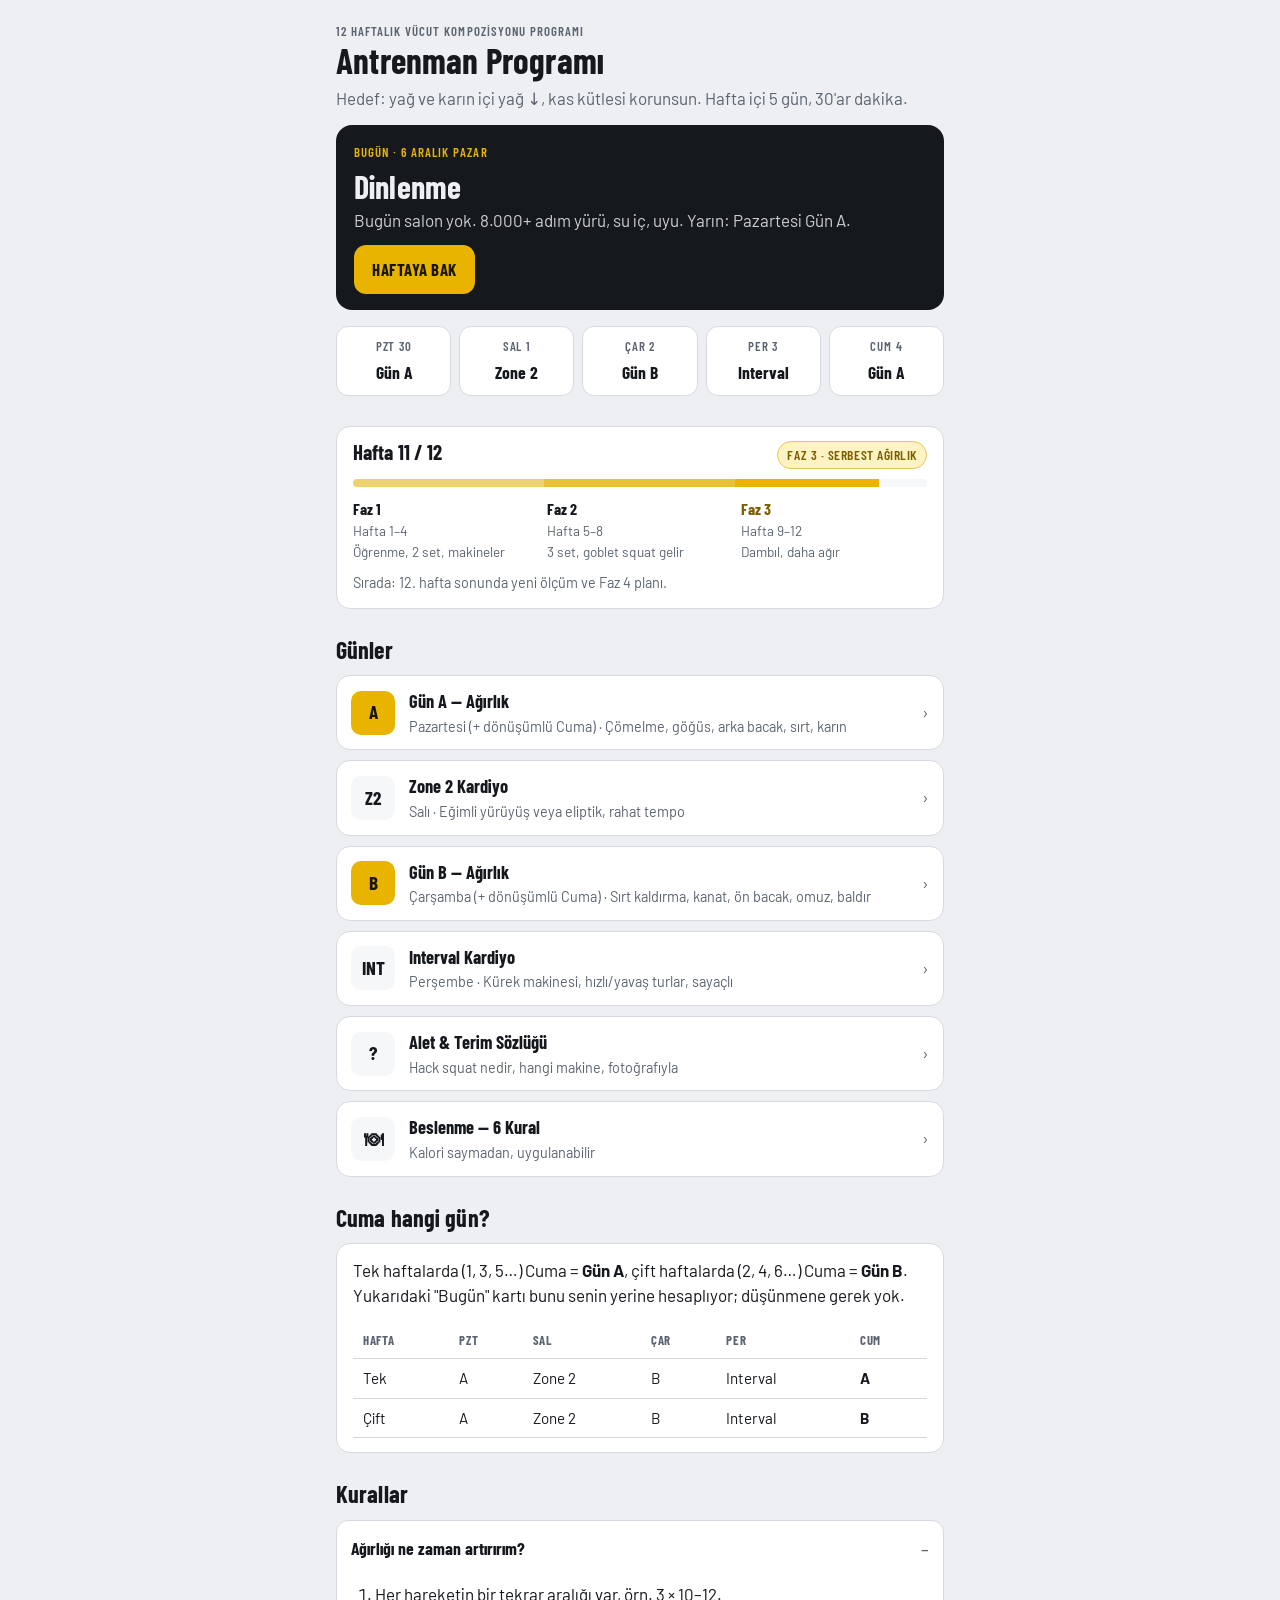
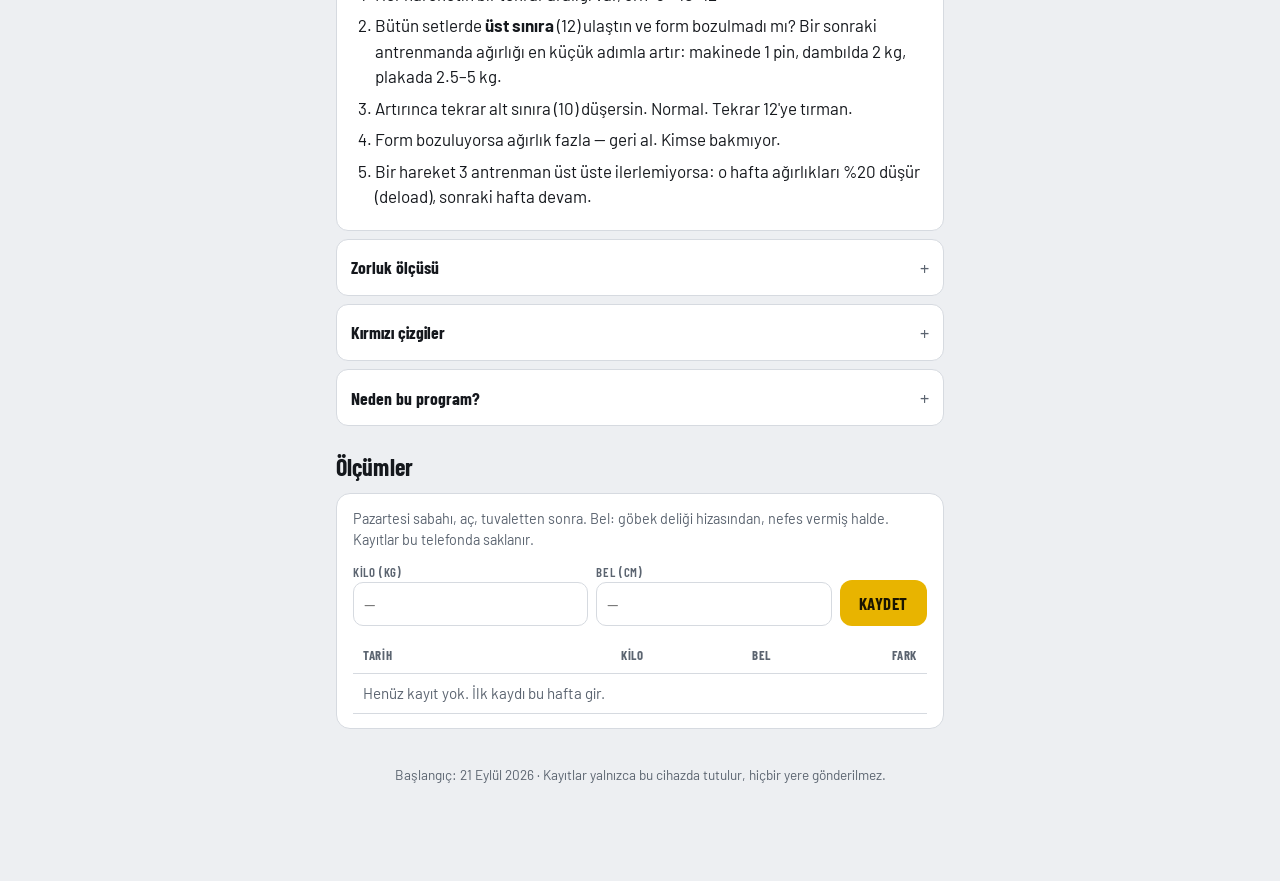
==== docs/index.html @ 30ec6995 "Add 12-week training program site (GitHub Pages, docs/) Hub page with today's session, per-day pages" ====
<!doctype html>
<html lang="tr">
<head>
<meta charset="utf-8">
<meta name="viewport" content="width=device-width, initial-scale=1, viewport-fit=cover">
<meta name="apple-mobile-web-app-capable" content="yes">
<meta name="theme-color" content="#EDEFF2">
<title>Antrenman Programı</title>
</head>
<body>
<link rel="preconnect" href="https://fonts.googleapis.com"><link rel="preconnect" href="https://fonts.gstatic.com" crossorigin>
<link rel="stylesheet" href="https://fonts.googleapis.com/css2?family=Barlow+Condensed:wght@600;700&family=Barlow:wght@400;500;600&display=swap">
<link rel="stylesheet" href="styles.css">
<script src="app.js"></script>
<div class="wrap">
  <section class="hero">
    <div class="eyebrow">12 haftalık vücut kompozisyonu programı</div>
    <h1>Antrenman Programı</h1>
    <p class="muted" style="margin-top:6px">Hedef: yağ ve karın içi yağ ↓, kas kütlesi korunsun. Hafta içi 5 gün, 30'ar dakika.</p>

    <div class="today" id="today">
      <div class="eyebrow" id="t-eyebrow">Bugün</div>
      <h2 id="t-title">—</h2>
      <p id="t-sub">—</p>
      <a class="btn" id="t-btn" href="#">Aç</a>
    </div>

    <div class="week" id="week"></div>
  </section>

  <div class="prog">
    <div style="display:flex;justify-content:space-between;align-items:baseline;gap:10px">
      <b class="disp" style="font-size:1.3rem" id="p-title">Hafta — / 12</b>
      <span class="pill accent" id="p-phase">—</span>
    </div>
    <div class="bar"><i class="p1" style="width:33.3%"></i><i class="p2" style="width:33.3%"></i><i class="p3" style="width:33.4%"></i></div>
    <div class="phases">
      <div id="ph1"><b>Faz 1</b>Hafta 1–4<br>Öğrenme, 2 set, makineler</div>
      <div id="ph2"><b>Faz 2</b>Hafta 5–8<br>3 set, goblet squat gelir</div>
      <div id="ph3"><b>Faz 3</b>Hafta 9–12<br>Dambıl, daha ağır</div>
    </div>
    <p class="small muted" style="margin:10px 0 0" id="p-next"></p>
  </div>

  <h2>Günler</h2>
  <div class="list">
    <a class="row" href="gun-a.html"><div class="k a">A</div><div class="t"><b>Gün A — Ağırlık</b><span>Pazartesi (+ dönüşümlü Cuma) · Çömelme, göğüs, arka bacak, sırt, karın</span></div><span class="arr">›</span></a>
    <a class="row" href="zone2.html"><div class="k">Z2</div><div class="t"><b>Zone 2 Kardiyo</b><span>Salı · Eğimli yürüyüş veya eliptik, rahat tempo</span></div><span class="arr">›</span></a>
    <a class="row" href="gun-b.html"><div class="k a">B</div><div class="t"><b>Gün B — Ağırlık</b><span>Çarşamba (+ dönüşümlü Cuma) · Sırt kaldırma, kanat, ön bacak, omuz, baldır</span></div><span class="arr">›</span></a>
    <a class="row" href="interval.html"><div class="k">INT</div><div class="t"><b>Interval Kardiyo</b><span>Perşembe · Kürek makinesi, hızlı/yavaş turlar, sayaçlı</span></div><span class="arr">›</span></a>
    <a class="row" href="sozluk.html"><div class="k">?</div><div class="t"><b>Alet & Terim Sözlüğü</b><span>Hack squat nedir, hangi makine, fotoğrafıyla</span></div><span class="arr">›</span></a>
    <a class="row" href="beslenme.html"><div class="k">🍽</div><div class="t"><b>Beslenme — 6 Kural</b><span>Kalori saymadan, uygulanabilir</span></div><span class="arr">›</span></a>
  </div>

  <h2>Cuma hangi gün?</h2>
  <div class="card">
    <p>Tek haftalarda (1, 3, 5…) Cuma = <b>Gün A</b>, çift haftalarda (2, 4, 6…) Cuma = <b>Gün B</b>. Yukarıdaki "Bugün" kartı bunu senin yerine hesaplıyor; düşünmene gerek yok.</p>
    <div class="tbl"><table><tr><th>Hafta</th><th>Pzt</th><th>Sal</th><th>Çar</th><th>Per</th><th>Cum</th></tr>
      <tr><td>Tek</td><td>A</td><td>Zone 2</td><td>B</td><td>Interval</td><td><b>A</b></td></tr>
      <tr><td>Çift</td><td>A</td><td>Zone 2</td><td>B</td><td>Interval</td><td><b>B</b></td></tr></table></div>
  </div>

  <h2>Kurallar</h2>
  <details open><summary>Ağırlığı ne zaman artırırım?</summary><div class="body">
    <ol class="steps">
      <li>Her hareketin bir tekrar aralığı var, örn. 3 × 10–12.</li>
      <li>Bütün setlerde <b>üst sınıra</b> (12) ulaştın ve form bozulmadı mı? Bir sonraki antrenmanda ağırlığı en küçük adımla artır: makinede 1 pin, dambılda 2 kg, plakada 2.5–5 kg.</li>
      <li>Artırınca tekrar alt sınıra (10) düşersin. Normal. Tekrar 12'ye tırman.</li>
      <li>Form bozuluyorsa ağırlık fazla — geri al. Kimse bakmıyor.</li>
      <li>Bir hareket 3 antrenman üst üste ilerlemiyorsa: o hafta ağırlıkları %20 düşür (deload), sonraki hafta devam.</li>
    </ol></div></details>
  <details><summary>Zorluk ölçüsü</summary><div class="body"><p>Her setin sonunda kendine sor: "Kaç tekrar daha yapabilirdim?" Cevap <b>2–3</b> olmalı. 0 ise ağırlık fazla, 5+ ise az. Başarısızlığa (kaldıramayana kadar) gitme; başlangıçta bu sakatlar, kas yapmaz.</p></div></details>
  <details><summary>Kırmızı çizgiler</summary><div class="body">
    <ol class="steps">
      <li><b>Bel:</b> keskin, bacağa yayılan ağrı → o gün sırt kaldırma / RDL yok. Kas yorgunluğu (yanma) normal.</li>
      <li><b>Diz önü ağrısı</b> çömelirken → hack squat'ta daha az derine in, ayakları platformda biraz yukarı al.</li>
      <li><b>Ayak tabanı / topuk ağrısı</b> (düz taban) → Salı kardiyosunu tamamen eliptik veya küreğe al; baldır setlerini yarıya indir.</li>
      <li><b>Baş dönmesi</b> → nefes tutuyorsun. Zorlanırken ver, geri gelirken al. Asla tutma.</li>
      <li><b>Süre yetmiyorsa</b> → C hareketini atla, süpersetler kalsın. 30 dakikayı 45 yapma; düzen, süreden önemli.</li>
      <li><b>Bir gün kaçırdıysan</b> → telafi yok, sıradaki güne devam. Haftada 4 yaptıysan hafta başarılı.</li>
    </ol></div></details>
  <details><summary>Neden bu program?</summary><div class="body">
    <p>Sorun kilo değil: yağ oranı ve karın içi (viseral) yağ yüksek, kas kütlesi yerinde. Sadece diyet + koşu yapsan kası da kaybedersin; 30'lu yaşların sonunda geri almak zor. Bu yüzden: ağırlık antrenmanı kası korur, Zone 2 karın içi yağı eritir, interval kalp kapasitesini artırır, beslenme açığı sağlar.</p>
    <p>Başarı ölçütü tartı değil: 12 hafta sonra kilo 4–5 kg düşüp kas kütlesi aynı kaldıysa program çalıştı. Kilo 8 kg düşüp kas da 3 kg gittiyse çalışmadı.</p></div></details>

  <h2>Ölçümler</h2>
  <div class="card">
    <p class="small muted">Pazartesi sabahı, aç, tuvaletten sonra. Bel: göbek deliği hizasından, nefes vermiş halde. Kayıtlar bu telefonda saklanır.</p>
    <div class="form">
      <div><label for="m-w">Kilo (kg)</label><input type="number" inputmode="decimal" step="0.1" id="m-w" placeholder="—"></div>
      <div><label for="m-b">Bel (cm)</label><input type="number" inputmode="decimal" step="0.5" id="m-b" placeholder="—"></div>
      <button class="btn primary" id="m-add">Kaydet</button>
    </div>
    <div class="tbl" style="margin-top:12px"><table id="m-tbl"><thead><tr><th>Tarih</th><th class="num">Kilo</th><th class="num">Bel</th><th class="num">Fark</th></tr></thead><tbody></tbody></table></div>
  </div>

  <footer>Başlangıç: 21 Eylül 2026 · Kayıtlar yalnızca bu cihazda tutulur, hiçbir yere gönderilmez.</footer>
</div>
<script>
(function(){
  var st = SP.state(), M = SP.META;
  var ttl=document.getElementById('t-title'), sub=document.getElementById('t-sub'), btn=document.getElementById('t-btn'), eb=document.getElementById('t-eyebrow');
  eb.textContent = 'Bugün · '+SP.fmtDate(st.date);
  if(st.phase===0){
    var kalan = -st.days;
    ttl.textContent = 'Program '+kalan+' gün sonra başlıyor';
    sub.textContent = 'Bu hafta ödev: sözlüğü oku, salonda programdaki makineleri bul, her birinde ayarları (koltuk, pin) dene. Pazartesi 21 Eylül Gün A ile başlıyoruz.';
    btn.textContent='Sözlüğe git'; btn.href='sozluk.html';
  } else if(st.session.key==='R'){
    ttl.textContent='Dinlenme'; sub.textContent='Bugün salon yok. 8.000+ adım yürü, su iç, uyu. Yarın: '+(st.dow===6?'Pazar dinlenme':'Pazartesi Gün A')+'.';
    btn.textContent='Haftaya bak'; btn.href='#week';
  } else {
    var d = SP.isDone(st.date)===st.session.key;
    ttl.textContent = st.session.title; sub.textContent = st.session.sub + (d?' · Tamamlandı ✓':'');
    btn.textContent = d?'Tekrar aç':'Antrenmanı aç'; btn.href = st.session.href;
  }
  // hafta şeridi
  var wk=document.getElementById('week'); var days=SP.weekDates(st.date); var wnum = st.phase===0?1:st.week;
  wk.innerHTML = days.map(function(d){ var s=SP.sessionFor(SP.state(d).week||1, d.getDay()); var isNow=SP.ymd(d)===SP.ymd(st.date); var done=SP.isDone(d)===s.key;
    var lbl={A:'Gün A',B:'Gün B',Z:'Zone 2',I:'Interval'}[s.key];
    return '<a href="'+s.href+'" class="'+(isNow?'now ':'')+(done?'done':'')+'"><div class="d">'+SP.trDay(d)+' '+d.getDate()+'</div><div class="s">'+lbl+'</div></a>'; }).join('');
  // ilerleme
  var pw = st.phase===0?0:Math.min(st.week,12);
  document.getElementById('p-title').textContent = st.phase===0 ? 'Hazırlık haftası' : 'Hafta '+st.week+' / 12';
  document.getElementById('p-phase').textContent = SP.phaseName(st.phase);
  var ph = st.phase===0?1:Math.min(st.phase,3); document.getElementById('ph'+ph).classList.add('cur');
  var bars=document.querySelectorAll('.bar i'); var pct = pw/12*100; var acc=0;
  bars.forEach(function(b,i){ var w=[33.3,33.3,33.4][i]; var fill=Math.max(0,Math.min(w,pct-acc)); b.style.width=fill+'%'; b.style.opacity=fill>0?'':'.15'; acc+=w; });
  var nxt=document.getElementById('p-next');
  nxt.textContent = st.week<3 ? 'Sırada: 3. haftada setleri 2\'den 3\'e çıkar.' : st.week<5 ? 'Sırada: 5. haftada Leg Extension → Goblet Squat, Plank → Dead Bug, sırt kaldırmaya plaka.' : st.week<9 ? 'Sırada: 9. haftada dambıl RDL, dambıl bench ve iso-lateral low row.' : st.week<=12 ? 'Sırada: 12. hafta sonunda yeni ölçüm ve Faz 4 planı.' : '12 hafta doldu — yeni ölçüm al, Faz 4\'ü planlayalım.';
  // ölçümler
  var rows = SP.get('measures',[]); var tb=document.querySelector('#m-tbl tbody');
  function paint(){ tb.innerHTML = rows.slice().reverse().map(function(r,i,arr){ var prev = arr[i+1]; var diff = prev&&r.w&&prev.w ? (r.w-prev.w) : null;
    return '<tr><td>'+r.d+'</td><td class="num">'+(r.w||'—')+'</td><td class="num">'+(r.b||'—')+'</td><td class="num">'+(diff===null?'—':(diff>0?'+':'')+diff.toFixed(1))+'</td></tr>'; }).join('') || '<tr><td colspan="4" class="muted">Henüz kayıt yok. İlk kaydı bu hafta gir.</td></tr>'; }
  document.getElementById('m-add').addEventListener('click', function(){ var w=parseFloat(document.getElementById('m-w').value), b=parseFloat(document.getElementById('m-b').value); if(!w&&!b) return;
    rows.push({d:new Date().toLocaleDateString('tr-TR',{day:'2-digit',month:'2-digit'}), w:w||null, b:b||null}); SP.set('measures',rows); paint(); document.getElementById('m-w').value=''; document.getElementById('m-b').value=''; });
  paint();
})();
</script>
</body>
</html>
---- docs/styles.css ----
:root{
  --bg:#EDEFF2; --surface:#FFFFFF; --surface-2:#F6F7F9; --ink:#15181D; --muted:#5B6470; --line:#D6DAE0;
  --accent:#E8B400; --accent-ink:#7A5E00; --accent-soft:#FFF3C4; --accent-line:#E3C65A;
  --good:#1E8E5A; --good-soft:#DCF5E8; --warn:#B4400A; --warn-soft:#FDE8DC; --focus:#2563EB;
  --shadow:0 1px 2px rgba(20,24,30,.06), 0 6px 20px rgba(20,24,30,.06);
  color-scheme:light;
}
@media (prefers-color-scheme:dark){
  :root:not([data-theme="light"]){
    --bg:#141619; --surface:#1E2126; --surface-2:#262A30; --ink:#EDEFF2; --muted:#9BA3AD; --line:#33383F;
    --accent:#F3C53A; --accent-ink:#F3C53A; --accent-soft:#3A3110; --accent-line:#6B5A18;
    --good:#4ADE80; --good-soft:#123322; --warn:#FB923C; --warn-soft:#3A2113; --focus:#60A5FA;
    --shadow:0 1px 2px rgba(0,0,0,.4), 0 8px 24px rgba(0,0,0,.35);
    color-scheme:dark;
  }
}
:root[data-theme="dark"]{
  --bg:#141619; --surface:#1E2126; --surface-2:#262A30; --ink:#EDEFF2; --muted:#9BA3AD; --line:#33383F;
  --accent:#F3C53A; --accent-ink:#F3C53A; --accent-soft:#3A3110; --accent-line:#6B5A18;
  --good:#4ADE80; --good-soft:#123322; --warn:#FB923C; --warn-soft:#3A2113; --focus:#60A5FA;
  --shadow:0 1px 2px rgba(0,0,0,.4), 0 8px 24px rgba(0,0,0,.35);
  color-scheme:dark;
}
*{box-sizing:border-box}
html{height:100%}
body{margin:0;background:var(--bg);color:var(--ink);font-family:"Barlow",system-ui,-apple-system,"Segoe UI",Roboto,sans-serif;font-size:17px;line-height:1.5;-webkit-font-smoothing:antialiased}
.wrap{max-width:640px;margin:0 auto;padding-inline:16px;padding-block:0 96px}
h1,h2,h3,.disp{font-family:"Barlow Condensed","Barlow",system-ui,sans-serif;font-weight:700;letter-spacing:.005em;line-height:1.1;text-wrap:balance;margin:0}
h1{font-size:2.2rem}
h2{font-size:1.5rem;margin-block:28px 12px}
h3{font-size:1.2rem;margin-block:16px 6px}
p{margin:0 0 .8em}
a{color:inherit}
.eyebrow{font-family:"Barlow Condensed",sans-serif;font-weight:600;text-transform:uppercase;letter-spacing:.08em;font-size:.8rem;color:var(--muted)}
.muted{color:var(--muted)}
.small{font-size:.9rem}
.num{font-variant-numeric:tabular-nums}

/* top bar */
.top{position:sticky;top:env(safe-area-inset-top,0px);z-index:20;background:var(--bg);border-bottom:1px solid var(--line);margin-inline:-16px;padding:10px 16px;display:flex;align-items:center;gap:12px}
.top a.back{text-decoration:none;font-family:"Barlow Condensed",sans-serif;font-weight:600;font-size:1rem;color:var(--muted);white-space:nowrap}
.top .title{font-family:"Barlow Condensed",sans-serif;font-weight:700;font-size:1.25rem;flex:1;min-width:0;overflow:hidden;text-overflow:ellipsis;white-space:nowrap}
.top .pill{margin-left:auto}

/* pills, tags */
.pill{display:inline-block;font-family:"Barlow Condensed",sans-serif;font-weight:600;font-size:.85rem;letter-spacing:.04em;text-transform:uppercase;padding:3px 9px;border-radius:999px;border:1px solid var(--line);color:var(--muted);white-space:nowrap}
.pill.accent{background:var(--accent-soft);border-color:var(--accent-line);color:var(--accent-ink)}
.pill.good{background:var(--good-soft);border-color:transparent;color:var(--good)}
.pill.warn{background:var(--warn-soft);border-color:transparent;color:var(--warn)}

/* hero / today */
.hero{padding-block:22px 8px}
.today{background:var(--ink);color:var(--bg);border-radius:16px;padding:18px 18px 16px;margin-top:14px}
:root[data-theme="dark"] .today{background:var(--surface);color:var(--ink);border:1px solid var(--line)}
@media (prefers-color-scheme:dark){:root:not([data-theme="light"]) .today{background:var(--surface);color:var(--ink);border:1px solid var(--line)}}
.today .eyebrow{color:var(--accent)}
.today h2{margin:6px 0 4px;font-size:2rem}
.today p{margin:0 0 12px;opacity:.85}
.today .btn{background:var(--accent);color:#1A1500;border:0}

/* buttons */
.btn{display:inline-flex;align-items:center;justify-content:center;gap:8px;font-family:"Barlow Condensed",sans-serif;font-weight:700;font-size:1.05rem;letter-spacing:.03em;text-transform:uppercase;padding:12px 18px;border-radius:12px;border:1px solid var(--line);background:var(--surface);color:var(--ink);text-decoration:none;cursor:pointer;min-height:46px}
.btn.primary{background:var(--accent);color:#1A1500;border-color:transparent}
.btn.ghost{background:transparent}
.btn.block{width:100%}
.btn:focus-visible,input:focus-visible,a:focus-visible,button:focus-visible{outline:3px solid var(--focus);outline-offset:2px}

/* week strip */
.week{display:grid;grid-template-columns:repeat(5,1fr);gap:8px;margin-top:16px}
.week a{display:block;text-decoration:none;background:var(--surface);border:1px solid var(--line);border-radius:12px;padding:10px 6px;text-align:center}
.week a .d{font-family:"Barlow Condensed",sans-serif;font-weight:600;font-size:.8rem;text-transform:uppercase;letter-spacing:.06em;color:var(--muted)}
.week a .s{font-family:"Barlow Condensed",sans-serif;font-weight:700;font-size:1.1rem;margin-top:2px}
.week a.now{border-color:var(--accent);box-shadow:0 0 0 2px var(--accent-soft)}
.week a.done{background:var(--good-soft);border-color:transparent}
.week a.done .s::after{content:" ✓";color:var(--good)}

/* progress */
.prog{margin-top:22px;background:var(--surface);border:1px solid var(--line);border-radius:14px;padding:14px 16px}
.bar{height:8px;background:var(--surface-2);border-radius:999px;overflow:hidden;margin-top:10px;display:flex}
.bar i{display:block;height:100%}
.bar .p1{background:var(--accent);opacity:.55}.bar .p2{background:var(--accent);opacity:.8}.bar .p3{background:var(--accent)}
.bar .rest{flex:1}
.phases{display:grid;grid-template-columns:repeat(3,1fr);gap:8px;margin-top:10px}
.phases div{font-size:.85rem;color:var(--muted)}
.phases div b{display:block;font-family:"Barlow Condensed",sans-serif;font-size:1rem;color:var(--ink)}
.phases div.cur b{color:var(--accent-ink)}

/* nav list */
.list{display:flex;flex-direction:column;gap:10px;margin-top:12px}
.row{display:flex;align-items:center;gap:14px;background:var(--surface);border:1px solid var(--line);border-radius:14px;padding:12px 14px;text-decoration:none}
.row .k{font-family:"Barlow Condensed",sans-serif;font-weight:700;font-size:1.2rem;min-width:44px;height:44px;border-radius:10px;display:grid;place-items:center;background:var(--surface-2);color:var(--ink)}
.row .k.a{background:var(--accent);color:#1A1500}
.row .t{flex:1;min-width:0}
.row .t b{display:block;font-family:"Barlow Condensed",sans-serif;font-size:1.15rem;font-weight:700}
.row .t span{display:block;color:var(--muted);font-size:.9rem}
.row .arr{color:var(--muted)}

/* section blocks */
.card{background:var(--surface);border:1px solid var(--line);border-radius:14px;padding:14px 16px}
.stack{display:flex;flex-direction:column;gap:12px}
ol.steps{padding-left:1.4em;margin:6px 0 0}
ol.steps li{margin-bottom:6px}
ul.plain{padding-left:1.2em;margin:6px 0 0}
ul.plain li{margin-bottom:4px}
.note{border-left:3px solid var(--accent);background:var(--accent-soft);color:var(--ink);padding:10px 12px;border-radius:0 10px 10px 0;font-size:.95rem}
.note.warn{border-color:var(--warn);background:var(--warn-soft)}
details{border:1px solid var(--line);border-radius:12px;background:var(--surface);padding:0 14px}
details+details{margin-top:8px}
summary{cursor:pointer;font-family:"Barlow Condensed",sans-serif;font-weight:700;font-size:1.1rem;padding:12px 0;list-style:none;display:flex;align-items:center;gap:8px}
summary::-webkit-details-marker{display:none}
summary::after{content:"+";margin-left:auto;color:var(--muted);font-size:1.3rem;font-weight:400}
details[open] summary::after{content:"–"}
details .body{padding-bottom:14px}

/* phase tabs */
.tabs{display:grid;grid-template-columns:repeat(3,1fr);gap:6px;background:var(--surface-2);padding:4px;border-radius:12px;margin-top:14px}
.tabs button{font-family:"Barlow Condensed",sans-serif;font-weight:700;font-size:1rem;letter-spacing:.03em;border:0;background:transparent;color:var(--muted);padding:9px 4px;border-radius:9px;cursor:pointer}
.tabs button[aria-selected="true"]{background:var(--surface);color:var(--ink);box-shadow:var(--shadow)}
.tabs button .sub{display:block;font-weight:500;font-size:.75rem;text-transform:uppercase;letter-spacing:.06em}

/* timeline of session */
.timeline{display:flex;flex-direction:column;gap:0;margin-top:10px;border-left:2px solid var(--line);padding-left:14px}
.timeline div{position:relative;padding-bottom:10px}
.timeline div::before{content:"";position:absolute;left:-20px;top:8px;width:10px;height:10px;border-radius:50%;background:var(--line)}
.timeline div.hot::before{background:var(--accent)}
.timeline b{font-family:"Barlow Condensed",sans-serif;font-size:1.05rem}
.timeline .t{color:var(--muted);font-size:.85rem;font-variant-numeric:tabular-nums}

/* exercise card */
.ex{background:var(--surface);border:1px solid var(--line);border-radius:16px;overflow:hidden}
.ex .head{display:flex;gap:12px;padding:12px 14px 0;align-items:flex-start}
.ex .badge{font-family:"Barlow Condensed",sans-serif;font-weight:700;font-size:1.1rem;background:var(--ink);color:var(--bg);border-radius:8px;min-width:38px;height:38px;display:grid;place-items:center;flex:none}
:root[data-theme="dark"] .ex .badge{background:var(--accent);color:#1A1500}
@media (prefers-color-scheme:dark){:root:not([data-theme="light"]) .ex .badge{background:var(--accent);color:#1A1500}}
.ex .head h3{margin:2px 0 0;font-size:1.35rem}
.ex .head .en{color:var(--muted);font-size:.9rem}
.ex .rx{margin-left:auto;text-align:right;flex:none}
.ex .rx b{display:block;font-family:"Barlow Condensed",sans-serif;font-size:1.5rem;font-weight:700;line-height:1;font-variant-numeric:tabular-nums}
.ex .rx span{font-size:.75rem;color:var(--muted);text-transform:uppercase;letter-spacing:.06em}
.ex figure{margin:12px 0 0;position:relative}
.ex figure img{display:block;width:100%;max-height:260px;object-fit:cover}
.ex figcaption{position:absolute;left:0;right:0;bottom:0;background:linear-gradient(transparent,rgba(0,0,0,.75));color:#fff;padding:22px 14px 10px;font-size:.9rem}
.ex .body{padding:12px 14px 14px}
.ex .lbl{font-family:"Barlow Condensed",sans-serif;font-weight:700;text-transform:uppercase;letter-spacing:.06em;font-size:.85rem;color:var(--accent-ink);margin-top:10px}
.ex .lbl:first-child{margin-top:0}
.ex .muscles{color:var(--muted);font-size:.92rem}
.ex .track{display:grid;grid-template-columns:1fr auto;gap:10px;align-items:center;margin-top:12px;padding-top:12px;border-top:1px dashed var(--line)}
.ex .sets{display:flex;gap:8px}
.ex .sets button{width:44px;height:44px;border-radius:10px;border:1.5px solid var(--line);background:var(--surface-2);font-family:"Barlow Condensed",sans-serif;font-weight:700;font-size:1.05rem;color:var(--muted);cursor:pointer}
.ex .sets button.on{background:var(--good);border-color:var(--good);color:#fff}
.ex .w{display:flex;align-items:center;gap:6px}
.ex .w input{width:74px;height:44px;border:1.5px solid var(--line);border-radius:10px;background:var(--surface);color:var(--ink);font:inherit;font-size:1.05rem;text-align:center;font-variant-numeric:tabular-nums}
.ex .w span{font-size:.8rem;color:var(--muted)}
.ss{font-family:"Barlow Condensed",sans-serif;font-weight:700;font-size:.95rem;text-transform:uppercase;letter-spacing:.08em;color:var(--muted);margin:22px 0 8px;display:flex;align-items:center;gap:10px}
.ss::after{content:"";flex:1;height:1px;background:var(--line)}
.pair{display:flex;flex-direction:column;gap:8px;position:relative}
.pair .link{font-size:.85rem;color:var(--muted);text-align:center;padding:2px 0}

/* rest timer bar */
.rest{position:fixed;left:0;right:0;bottom:0;z-index:30;background:var(--surface);border-top:1px solid var(--line);padding:10px 16px calc(10px + env(safe-area-inset-bottom,0px));display:flex;align-items:center;gap:10px;box-shadow:0 -6px 20px rgba(0,0,0,.08)}
.rest .in{max-width:608px;margin:0 auto;width:100%;display:flex;align-items:center;gap:10px}
.rest .clock{font-family:"Barlow Condensed",sans-serif;font-weight:700;font-size:2rem;min-width:84px;font-variant-numeric:tabular-nums;line-height:1}
.rest .clock.go{color:var(--good)}
.rest .lbl{font-size:.75rem;color:var(--muted);text-transform:uppercase;letter-spacing:.06em}
.rest .btn{padding:8px 12px;min-height:40px;font-size:.95rem}
.rest .btn.primary{margin-left:auto}

/* big timer (cardio) */
.bigtimer{background:var(--ink);color:var(--bg);border-radius:18px;padding:20px 18px;text-align:center;margin-top:14px}
:root[data-theme="dark"] .bigtimer{background:var(--surface);color:var(--ink);border:1px solid var(--line)}
@media (prefers-color-scheme:dark){:root:not([data-theme="light"]) .bigtimer{background:var(--surface);color:var(--ink);border:1px solid var(--line)}}
.bigtimer .stage{font-family:"Barlow Condensed",sans-serif;font-weight:700;font-size:1.6rem;letter-spacing:.06em;text-transform:uppercase}
.bigtimer .stage.fast{color:var(--accent)}
.bigtimer .stage.easy{color:#8ED0A8}
.bigtimer .clock{font-family:"Barlow Condensed",sans-serif;font-weight:700;font-size:5rem;line-height:1;font-variant-numeric:tabular-nums;margin:6px 0}
.bigtimer .sub{opacity:.75;font-size:.95rem}
.bigtimer .ctl{display:flex;gap:8px;justify-content:center;margin-top:14px}
.bigtimer .btn{background:transparent;border-color:rgba(255,255,255,.3);color:inherit}
.bigtimer .btn.primary{background:var(--accent);color:#1A1500;border-color:transparent}
.bigtimer .segs{display:flex;gap:3px;margin-top:14px}
.bigtimer .segs i{flex:1;height:6px;border-radius:3px;background:rgba(255,255,255,.2)}
.bigtimer .segs i.fast{background:var(--accent);opacity:.9}
.bigtimer .segs i.done{opacity:.3}
.bigtimer .segs i.cur{outline:2px solid #fff;outline-offset:1px}

/* glossary */
.gl{display:flex;flex-direction:column;gap:10px}
.term{background:var(--surface);border:1px solid var(--line);border-radius:14px;overflow:hidden}
.term img{display:block;width:100%;max-height:220px;object-fit:cover}
.term .b{padding:12px 14px}
.term h3{margin:0 0 4px}
.term .en{color:var(--muted);font-size:.9rem;margin-bottom:6px}
.term .use{font-size:.85rem;margin-top:8px}
.dl{display:grid;grid-template-columns:auto 1fr;gap:8px 14px;margin:0}
.dl dt{font-family:"Barlow Condensed",sans-serif;font-weight:700;font-size:1.05rem}
.dl dd{margin:0;color:var(--ink)}

/* tables */
.tbl{overflow-x:auto}
table{border-collapse:collapse;width:100%;font-size:.95rem}
th,td{text-align:left;padding:8px 10px;border-bottom:1px solid var(--line);vertical-align:top}
th{font-family:"Barlow Condensed",sans-serif;font-weight:700;text-transform:uppercase;letter-spacing:.05em;font-size:.8rem;color:var(--muted)}
td.num,th.num{text-align:right;font-variant-numeric:tabular-nums}

/* measurements */
.form{display:grid;grid-template-columns:1fr 1fr auto;gap:8px;align-items:end;margin-top:10px}
.form label{display:block;font-size:.8rem;color:var(--muted);text-transform:uppercase;letter-spacing:.05em;font-family:"Barlow Condensed",sans-serif;font-weight:600}
.form input{width:100%;height:44px;border:1.5px solid var(--line);border-radius:10px;background:var(--surface);color:var(--ink);font:inherit;font-size:1.05rem;padding:0 10px;font-variant-numeric:tabular-nums}
@media (max-width:420px){.form{grid-template-columns:1fr 1fr}.form .btn{grid-column:1/-1}}

.done-bar{margin-top:22px}
footer{margin-top:36px;color:var(--muted);font-size:.85rem;text-align:center}
@media (prefers-reduced-motion:reduce){*{transition:none!important;animation:none!important}}
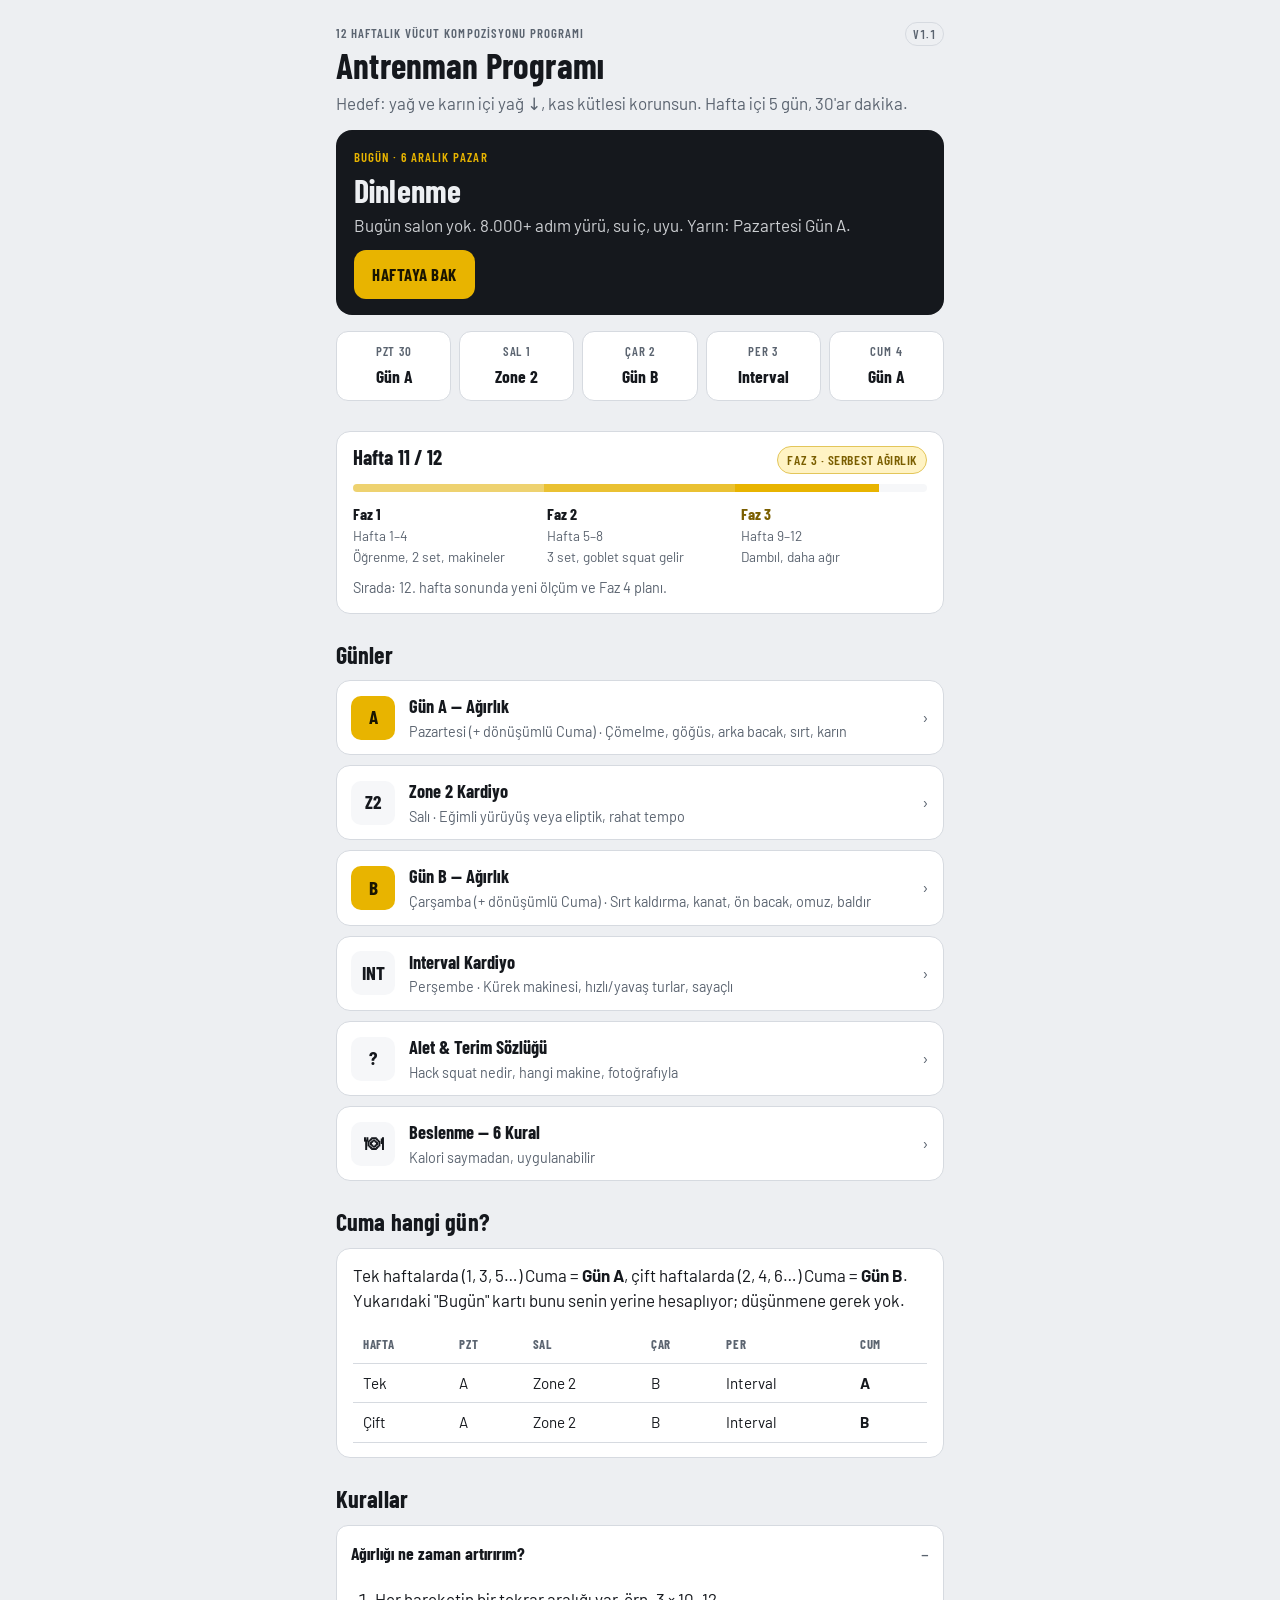
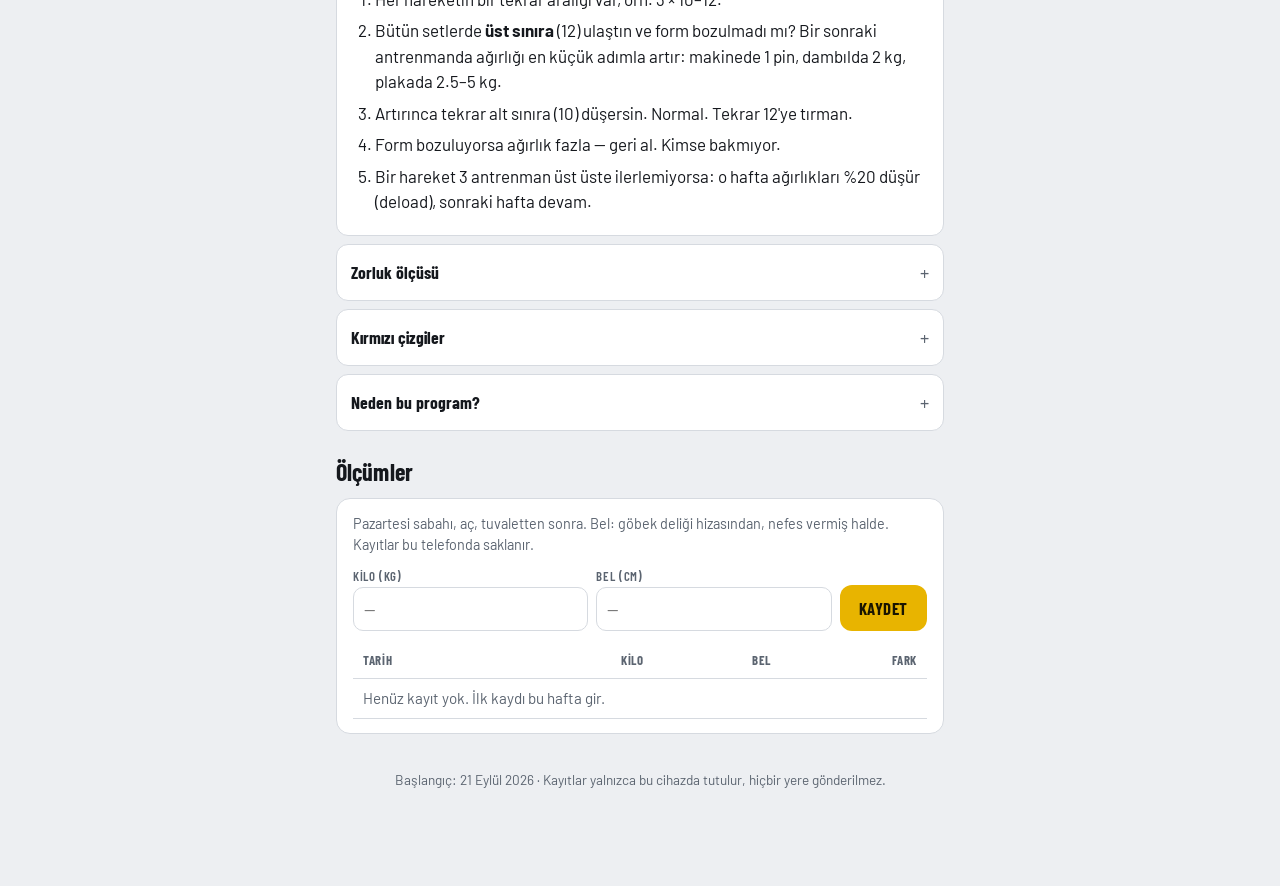
==== commit a3faceb8: "Show site version badge on every page (v1.1) Co-Authored-By: Claude Opus 5 <noreply@anthropic.com>" ====
--- a/docs/index.html
+++ b/docs/index.html
@@ -14,7 +14,7 @@
 <script src="app.js"></script>
 <div class="wrap">
   <section class="hero">
-    <div class="eyebrow">12 haftalık vücut kompozisyonu programı</div>
+    <div class="eyebrow" style="display:flex;justify-content:space-between;align-items:center;gap:8px">12 haftalık vücut kompozisyonu programı <span id="ver"></span></div>
     <h1>Antrenman Programı</h1>
     <p class="muted" style="margin-top:6px">Hedef: yağ ve karın içi yağ ↓, kas kütlesi korunsun. Hafta içi 5 gün, 30'ar dakika.</p>
 
--- a/docs/styles.css
+++ b/docs/styles.css
@@ -211,3 +211,4 @@
 .done-bar{margin-top:22px}
 footer{margin-top:36px;color:var(--muted);font-size:.85rem;text-align:center}
 @media (prefers-reduced-motion:reduce){*{transition:none!important;animation:none!important}}
+.pill.ver{font-size:.75rem;padding:2px 7px;color:var(--muted);font-variant-numeric:tabular-nums}
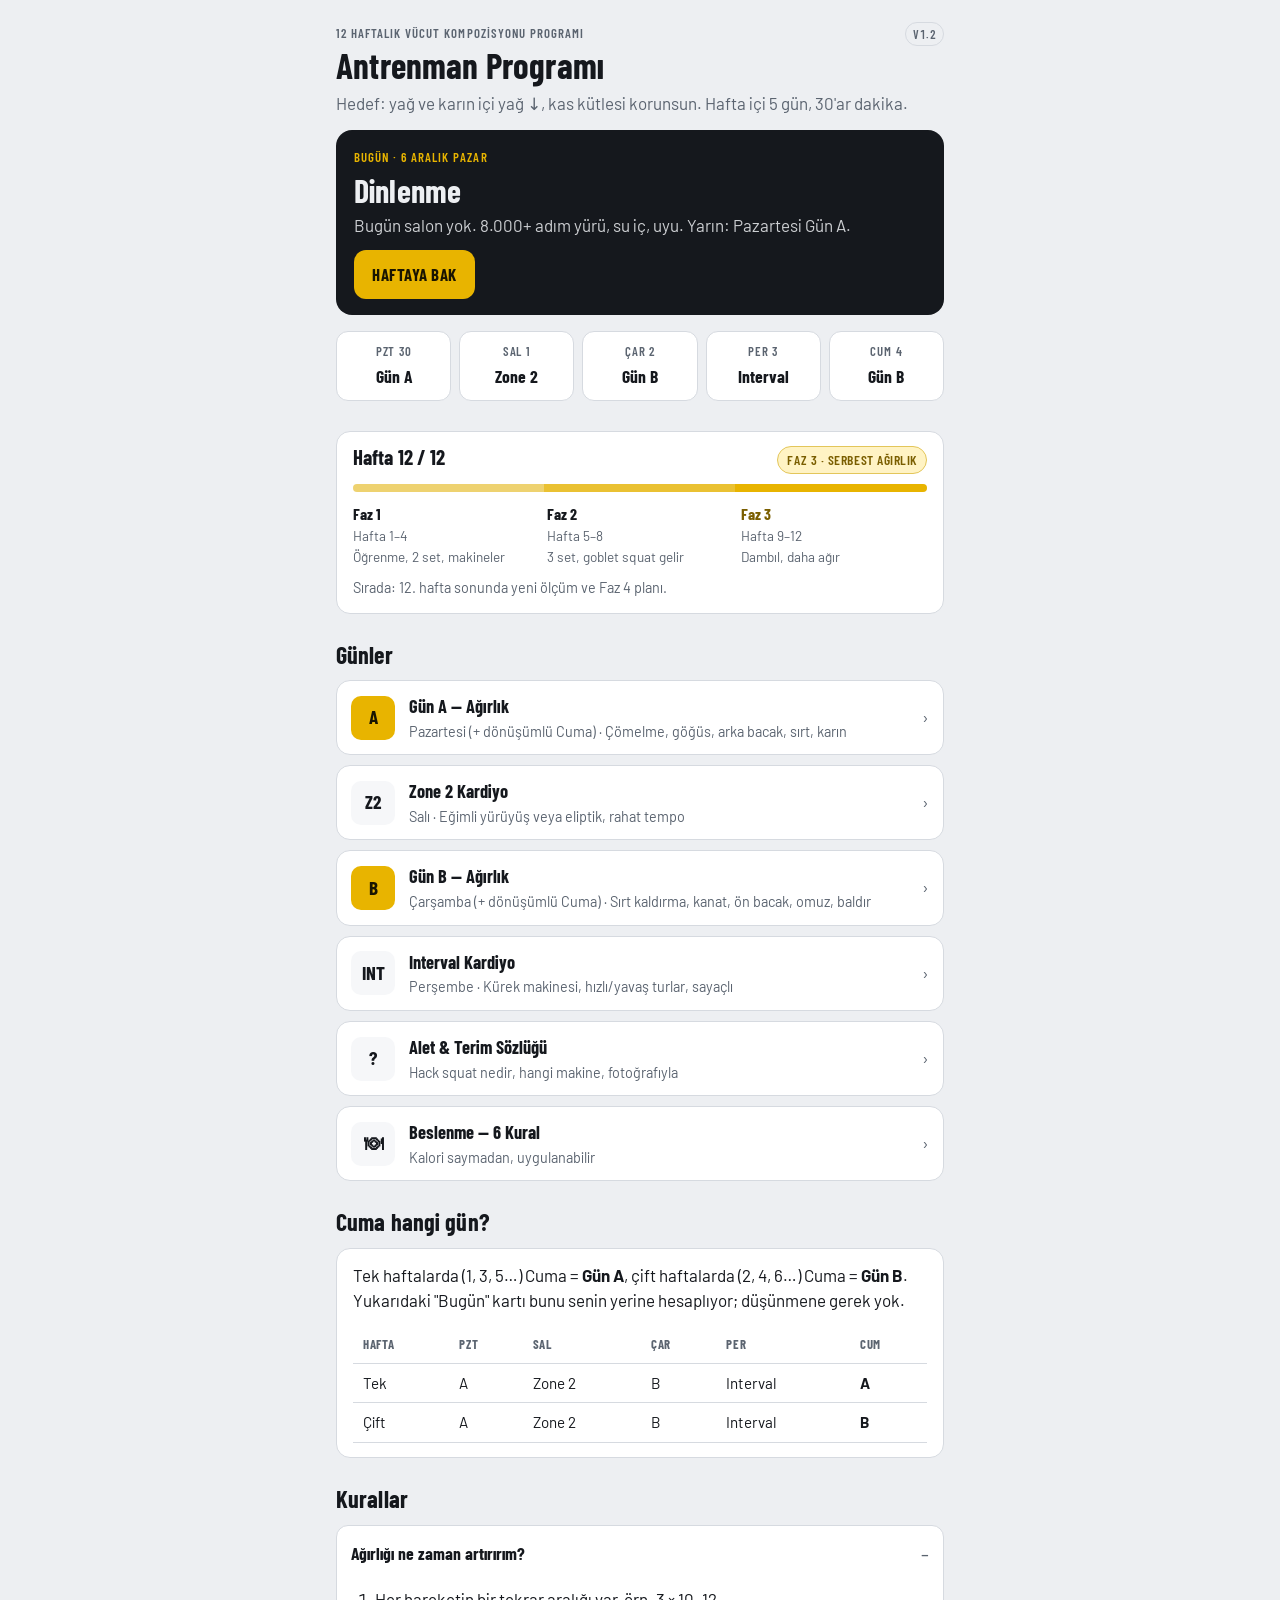
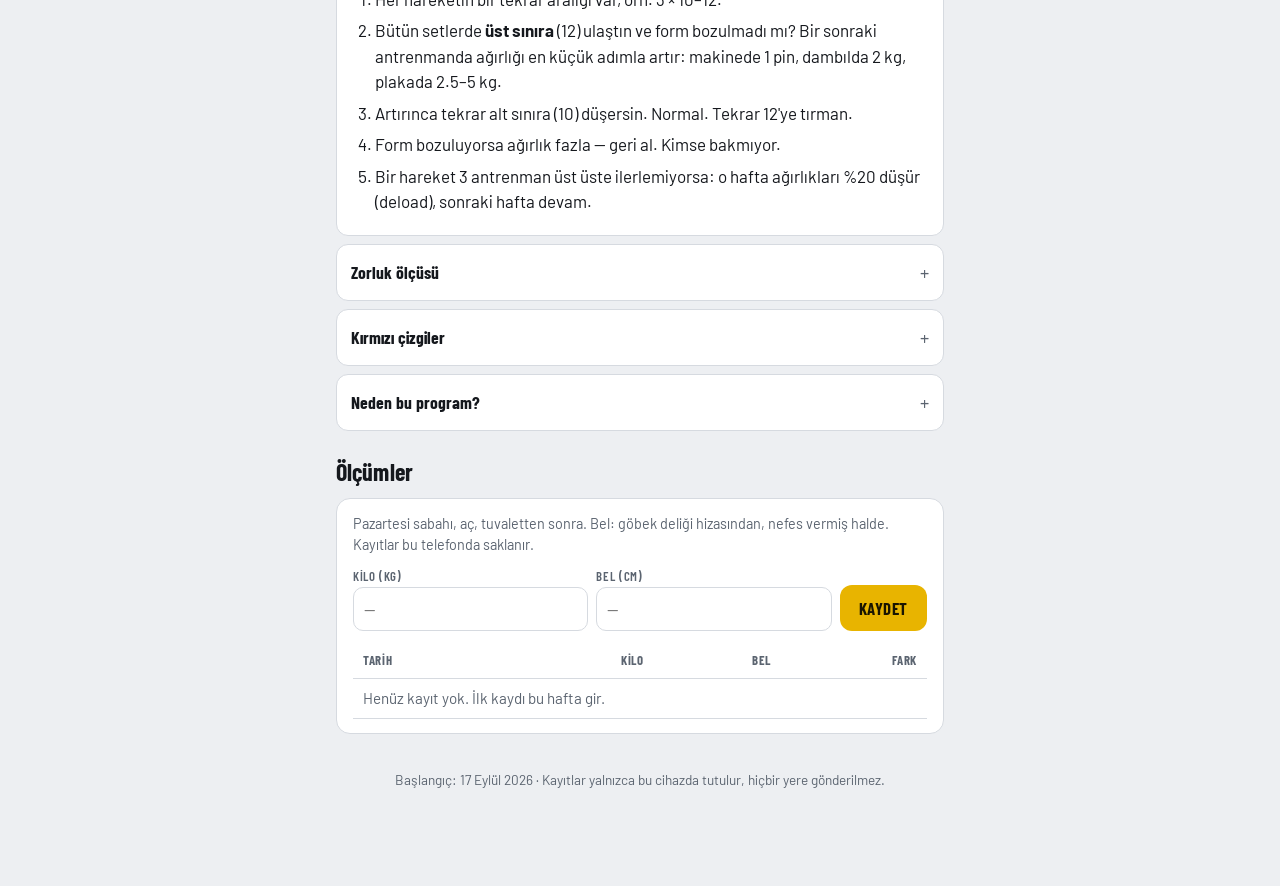
==== commit 229a4fd9: "Start program this week (week 1 = 14 Sep), v1.2 Co-Authored-By: Claude Opus 5 <noreply@anthropic.com" ====
--- a/docs/index.html
+++ b/docs/index.html
@@ -94,7 +94,7 @@
     <div class="tbl" style="margin-top:12px"><table id="m-tbl"><thead><tr><th>Tarih</th><th class="num">Kilo</th><th class="num">Bel</th><th class="num">Fark</th></tr></thead><tbody></tbody></table></div>
   </div>
 
-  <footer>Başlangıç: 21 Eylül 2026 · Kayıtlar yalnızca bu cihazda tutulur, hiçbir yere gönderilmez.</footer>
+  <footer>Başlangıç: 17 Eylül 2026 · Kayıtlar yalnızca bu cihazda tutulur, hiçbir yere gönderilmez.</footer>
 </div>
 <script>
 (function(){
@@ -104,7 +104,7 @@
   if(st.phase===0){
     var kalan = -st.days;
     ttl.textContent = 'Program '+kalan+' gün sonra başlıyor';
-    sub.textContent = 'Bu hafta ödev: sözlüğü oku, salonda programdaki makineleri bul, her birinde ayarları (koltuk, pin) dene. Pazartesi 21 Eylül Gün A ile başlıyoruz.';
+    sub.textContent = 'Bu hafta ödev: sözlüğü oku, salonda programdaki makineleri bul, her birinde ayarları (koltuk, pin) dene. İlk gün Gün A ile başlıyoruz.';
     btn.textContent='Sözlüğe git'; btn.href='sozluk.html';
   } else if(st.session.key==='R'){
     ttl.textContent='Dinlenme'; sub.textContent='Bugün salon yok. 8.000+ adım yürü, su iç, uyu. Yarın: '+(st.dow===6?'Pazar dinlenme':'Pazartesi Gün A')+'.';
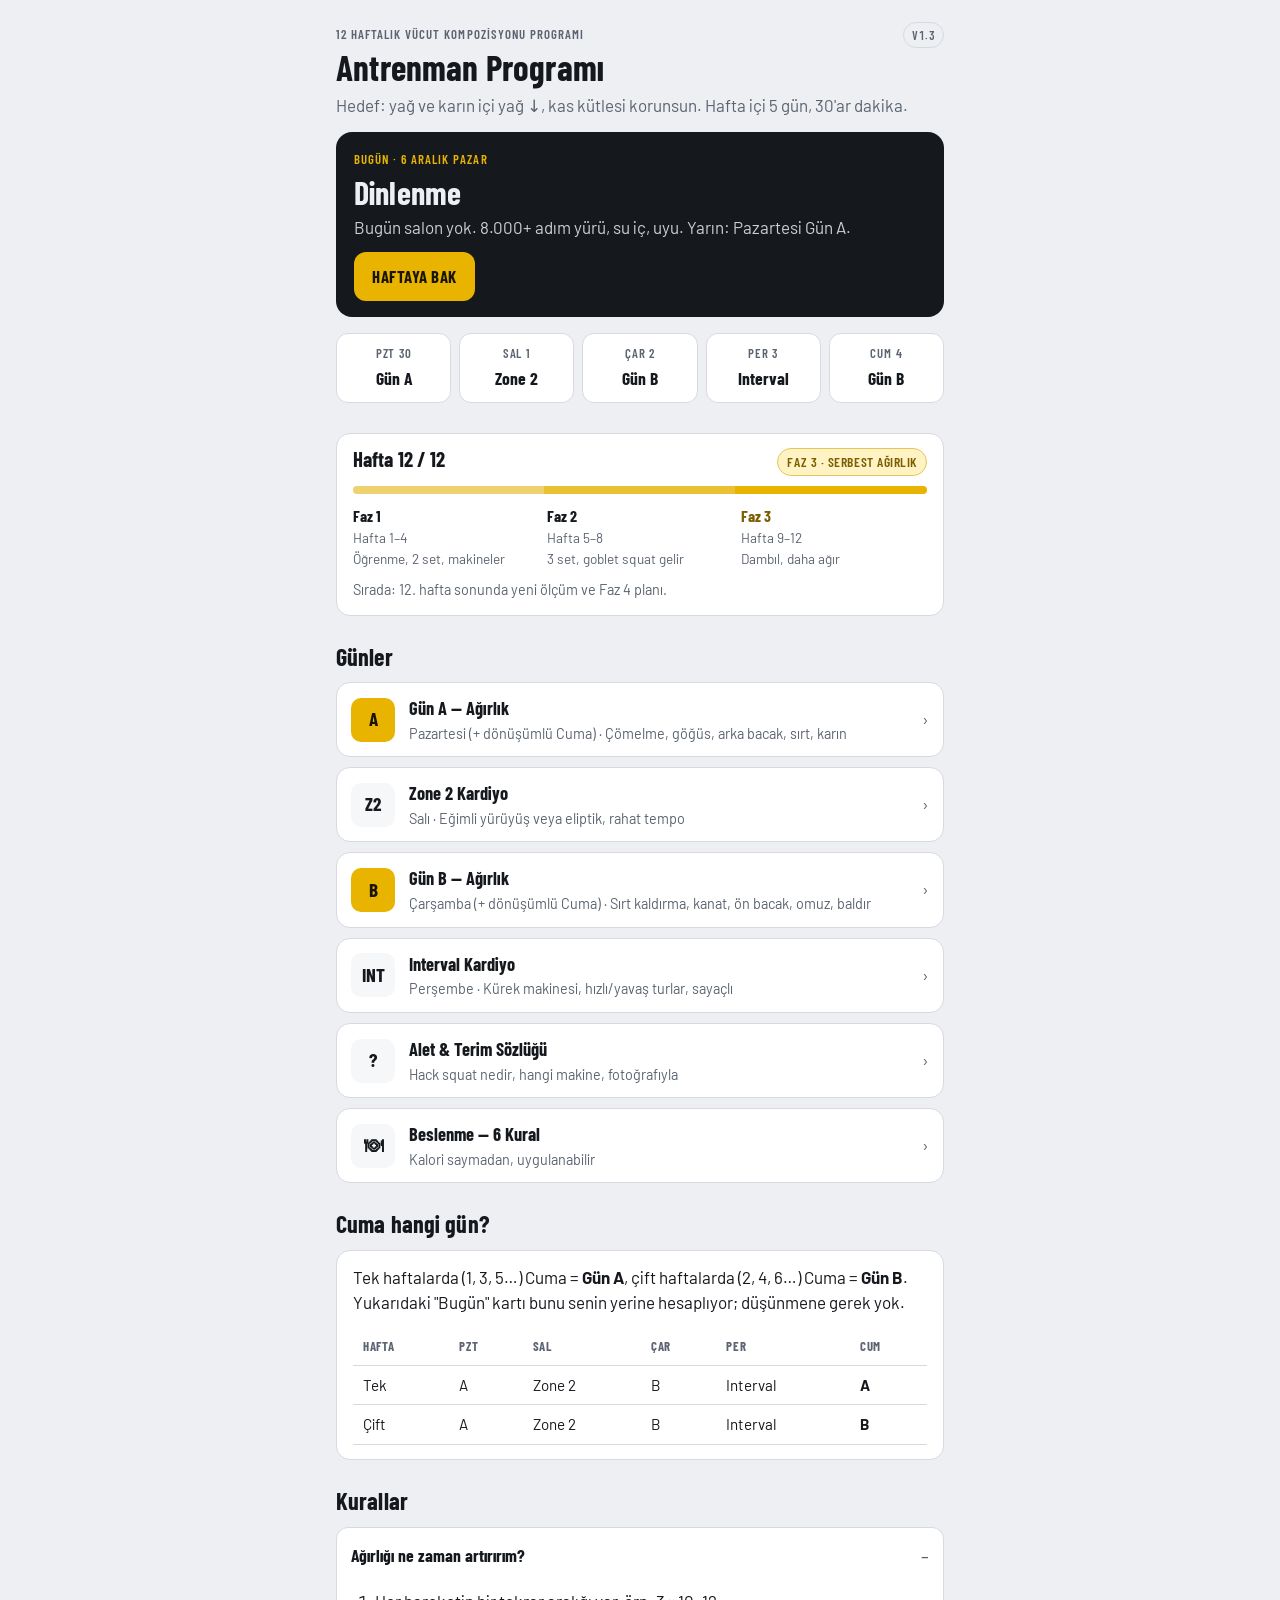
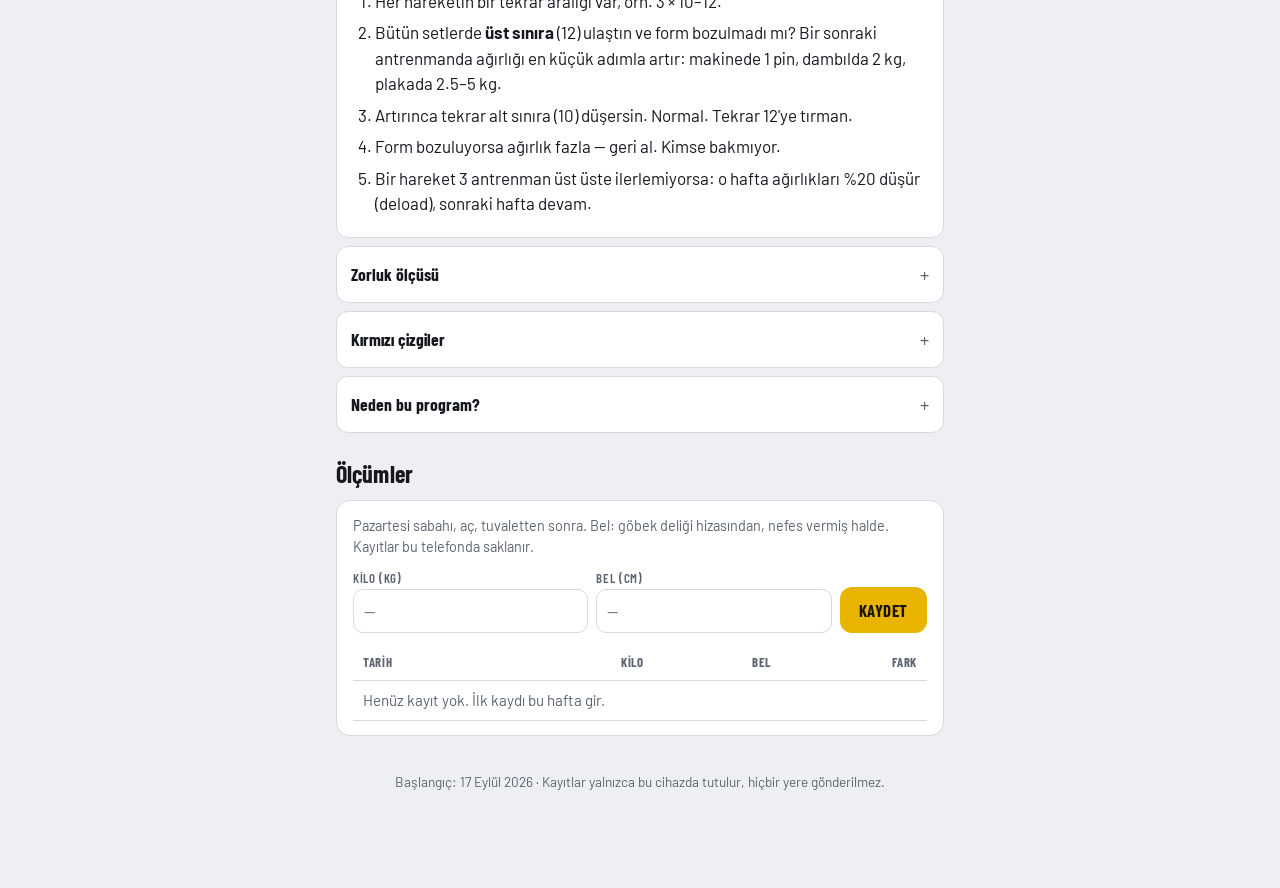
==== commit 9611d69e: "Cache-busted assets, tap-to-refresh version badge, new-version check (v1.3) Co-Authored-By: Claude O" ====
--- a/docs/index.html
+++ b/docs/index.html
@@ -10,8 +10,8 @@
 <body>
 <link rel="preconnect" href="https://fonts.googleapis.com"><link rel="preconnect" href="https://fonts.gstatic.com" crossorigin>
 <link rel="stylesheet" href="https://fonts.googleapis.com/css2?family=Barlow+Condensed:wght@600;700&family=Barlow:wght@400;500;600&display=swap">
-<link rel="stylesheet" href="styles.css">
-<script src="app.js"></script>
+<link rel="stylesheet" href="styles.css?v=1.3">
+<script src="app.js?v=1.3"></script>
 <div class="wrap">
   <section class="hero">
     <div class="eyebrow" style="display:flex;justify-content:space-between;align-items:center;gap:8px">12 haftalık vücut kompozisyonu programı <span id="ver"></span></div>
--- a/docs/styles.css
+++ b/docs/styles.css
@@ -211,4 +211,5 @@
 .done-bar{margin-top:22px}
 footer{margin-top:36px;color:var(--muted);font-size:.85rem;text-align:center}
 @media (prefers-reduced-motion:reduce){*{transition:none!important;animation:none!important}}
-.pill.ver{font-size:.75rem;padding:2px 7px;color:var(--muted);font-variant-numeric:tabular-nums}
+.pill.ver{font-size:.75rem;padding:2px 8px;color:var(--muted);font-variant-numeric:tabular-nums;background:transparent;cursor:pointer;font-family:"Barlow Condensed",sans-serif;min-height:26px}
+.pill.ver.new{background:var(--accent);color:#1A1500;border-color:transparent;font-weight:700}
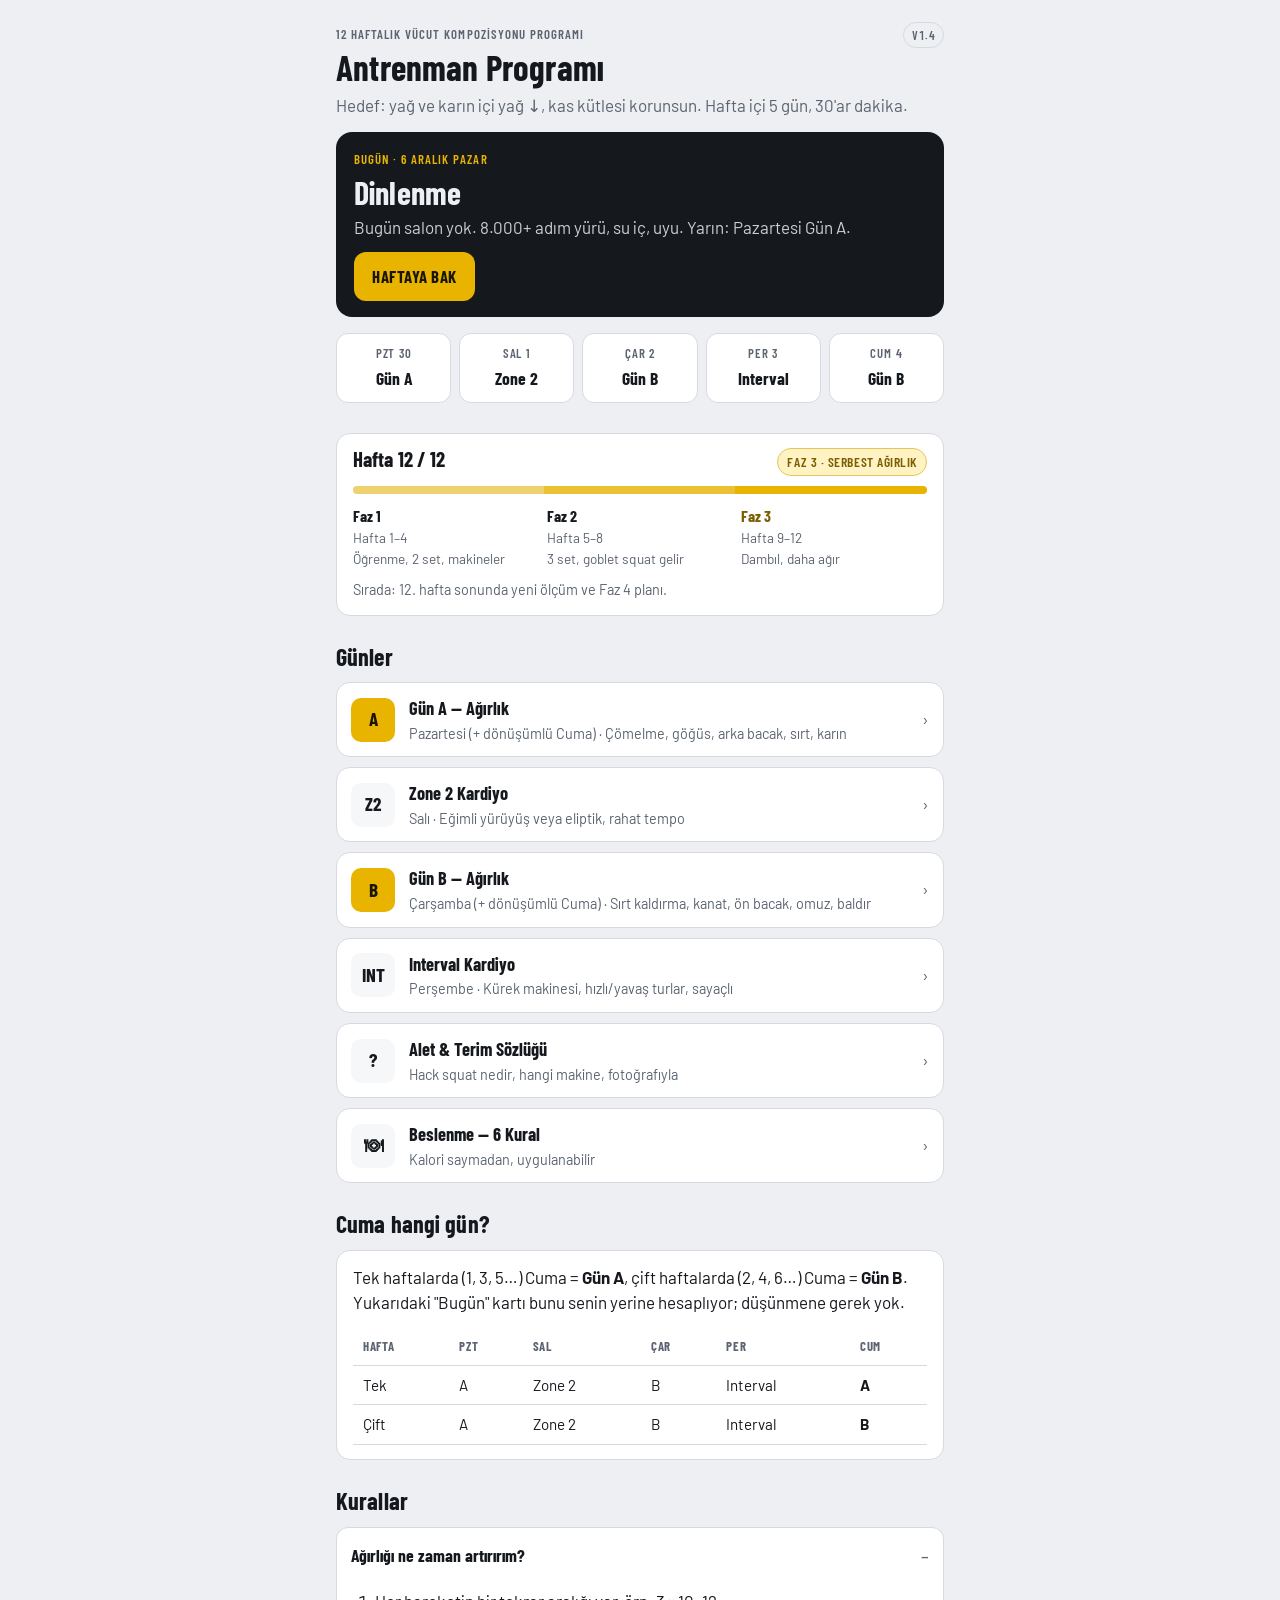
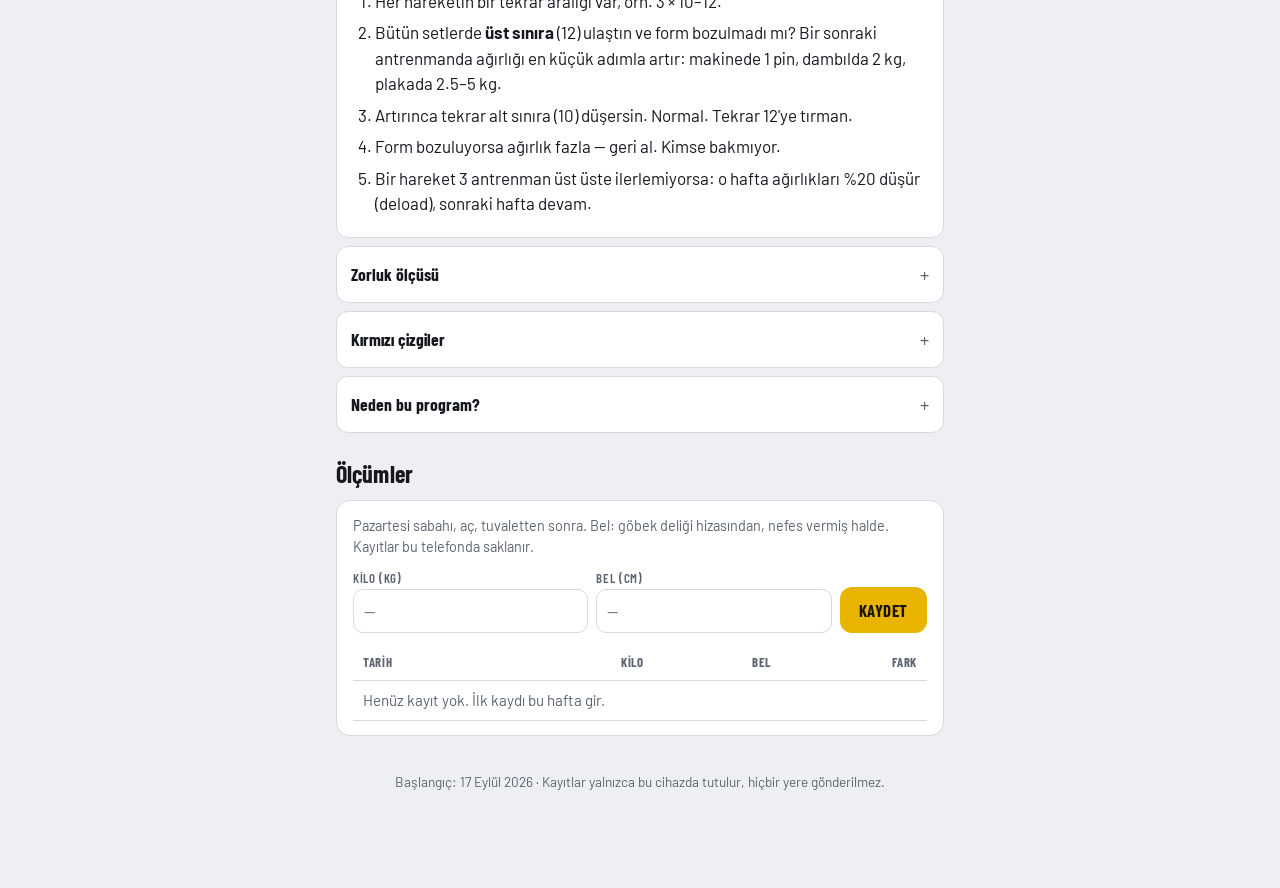
==== commit 1c715a3f: "Rower: damper + stroke-rate guidance, stroke log; sticky mini timer; louder beeps + flash (v1.4) Co-" ====
--- a/docs/index.html
+++ b/docs/index.html
@@ -10,8 +10,8 @@
 <body>
 <link rel="preconnect" href="https://fonts.googleapis.com"><link rel="preconnect" href="https://fonts.gstatic.com" crossorigin>
 <link rel="stylesheet" href="https://fonts.googleapis.com/css2?family=Barlow+Condensed:wght@600;700&family=Barlow:wght@400;500;600&display=swap">
-<link rel="stylesheet" href="styles.css?v=1.3">
-<script src="app.js?v=1.3"></script>
+<link rel="stylesheet" href="styles.css?v=1.4">
+<script src="app.js?v=1.4"></script>
 <div class="wrap">
   <section class="hero">
     <div class="eyebrow" style="display:flex;justify-content:space-between;align-items:center;gap:8px">12 haftalık vücut kompozisyonu programı <span id="ver"></span></div>
--- a/docs/styles.css
+++ b/docs/styles.css
@@ -22,6 +22,8 @@
   color-scheme:dark;
 }
 *{box-sizing:border-box}
+[hidden]{display:none!important}
+img{max-width:100%}
 html{height:100%}
 body{margin:0;background:var(--bg);color:var(--ink);font-family:"Barlow",system-ui,-apple-system,"Segoe UI",Roboto,sans-serif;font-size:17px;line-height:1.5;-webkit-font-smoothing:antialiased}
 .wrap{max-width:640px;margin:0 auto;padding-inline:16px;padding-block:0 96px}
@@ -213,3 +215,20 @@
 @media (prefers-reduced-motion:reduce){*{transition:none!important;animation:none!important}}
 .pill.ver{font-size:.75rem;padding:2px 8px;color:var(--muted);font-variant-numeric:tabular-nums;background:transparent;cursor:pointer;font-family:"Barlow Condensed",sans-serif;min-height:26px}
 .pill.ver.new{background:var(--accent);color:#1A1500;border-color:transparent;font-weight:700}
+
+/* kompakt sayaç çubuğu + flaş */
+.rest.mini .clock{font-size:1.7rem;min-width:0}
+.rest.mini .lbl.fast{color:var(--accent-ink);font-weight:700}
+.rest.mini .lbl.easy{color:var(--good);font-weight:700}
+.mprog{height:4px;background:var(--surface-2);border-radius:2px;margin-top:6px;overflow:hidden}
+.mprog i{display:block;height:100%;width:0;background:var(--accent);transition:width .5s linear}
+.flash{position:fixed;inset:0;z-index:50;pointer-events:none;opacity:0;background:var(--accent);transition:opacity .25s}
+.flash.on{animation:flashblink 1.2s ease-out}
+.flash.on.fast{background:var(--accent)}
+.flash.on.easy{background:var(--good)}
+@keyframes flashblink{0%{opacity:.75}30%{opacity:.1}45%{opacity:.7}70%{opacity:.1}85%{opacity:.6}100%{opacity:0}}
+.log{display:grid;grid-template-columns:1fr 1fr auto;gap:8px;align-items:end;margin-top:10px}
+.log label{display:block;font-size:.8rem;color:var(--muted);text-transform:uppercase;letter-spacing:.05em;font-family:"Barlow Condensed",sans-serif;font-weight:600}
+.log input{width:100%;height:44px;border:1.5px solid var(--line);border-radius:10px;background:var(--surface);color:var(--ink);font:inherit;font-size:1.05rem;padding:0 10px;font-variant-numeric:tabular-nums}
+@media (max-width:420px){.log{grid-template-columns:1fr 1fr}.log .btn{grid-column:1/-1}}
+@media (prefers-reduced-motion:reduce){.flash.on{animation:none;opacity:.5}}
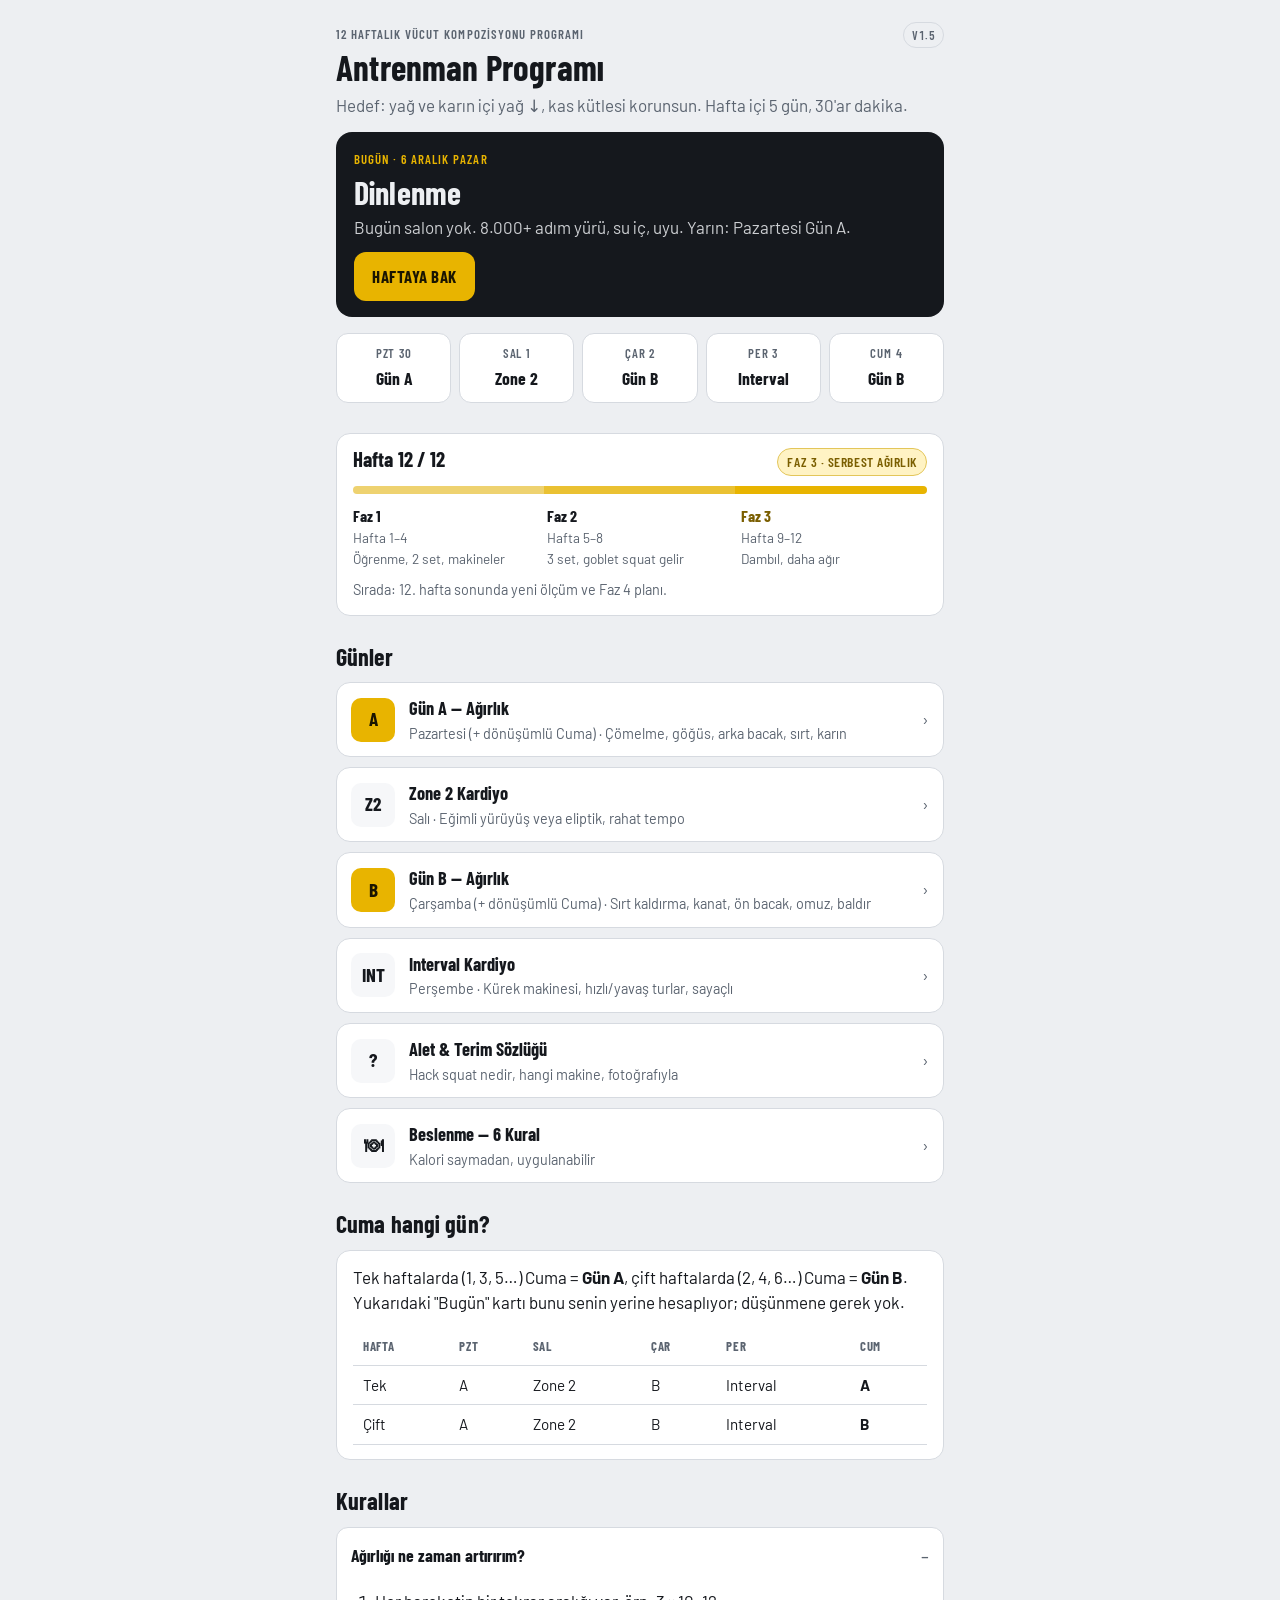
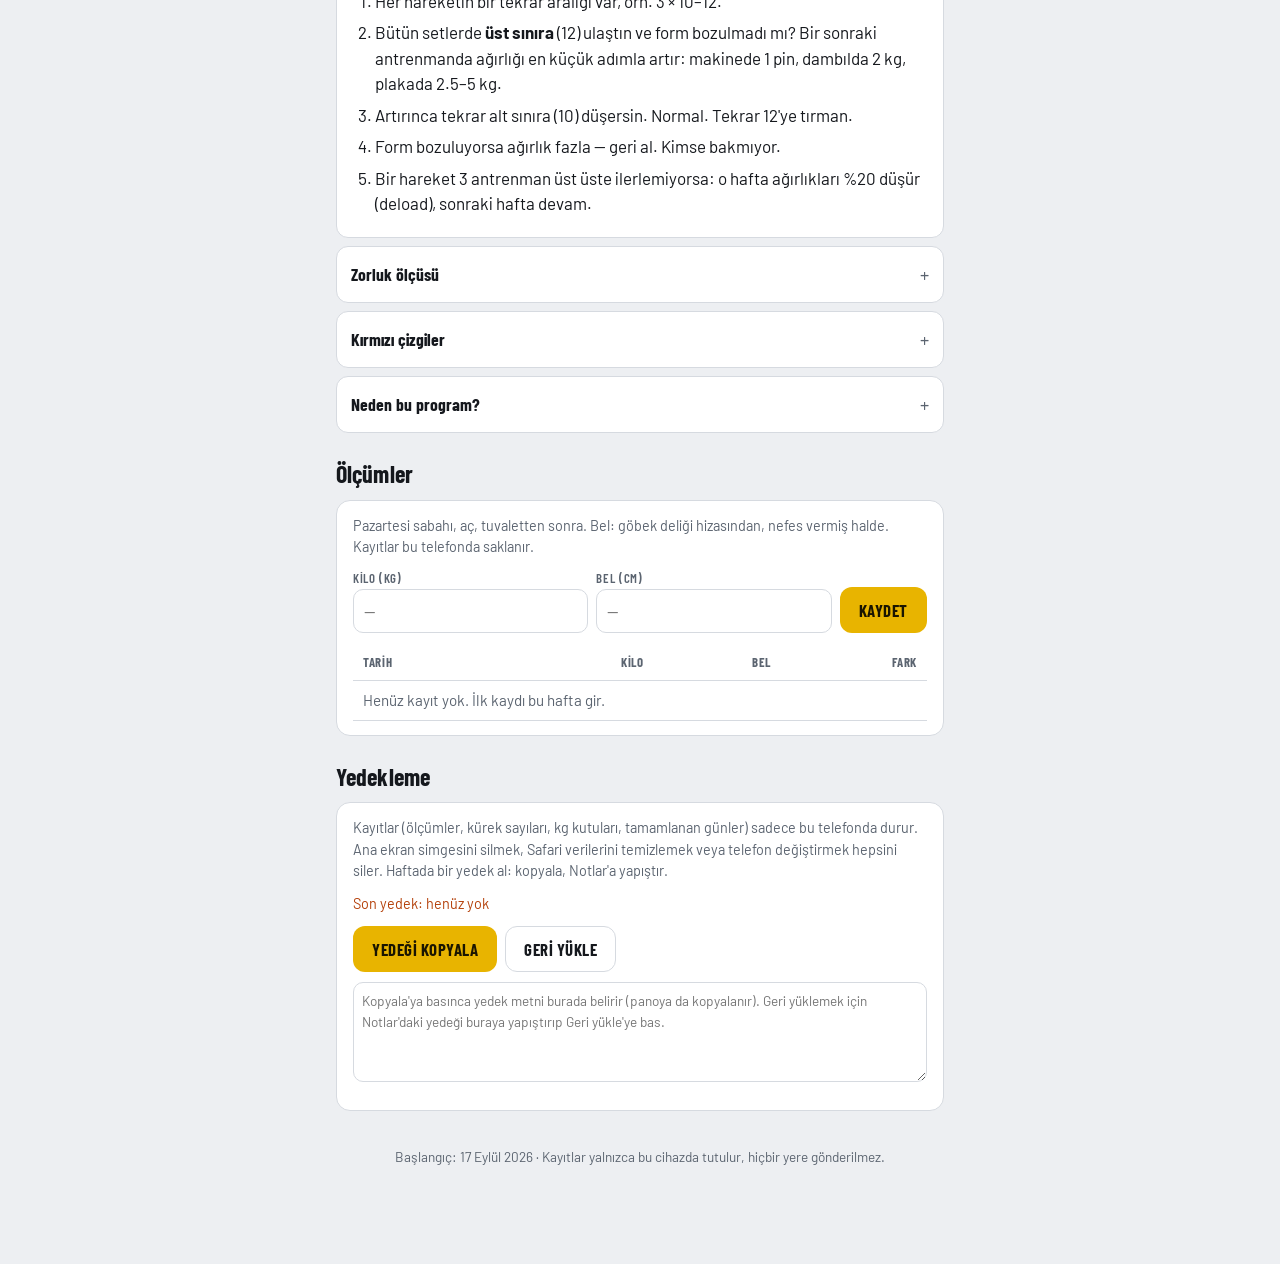
==== commit 55823ae0: "Movement diagrams (plank, dead bug, tibialis, goblet squat, RDL); backup/restore on hub (v1.5) Co-Au" ====
--- a/docs/index.html
+++ b/docs/index.html
@@ -10,8 +10,8 @@
 <body>
 <link rel="preconnect" href="https://fonts.googleapis.com"><link rel="preconnect" href="https://fonts.gstatic.com" crossorigin>
 <link rel="stylesheet" href="https://fonts.googleapis.com/css2?family=Barlow+Condensed:wght@600;700&family=Barlow:wght@400;500;600&display=swap">
-<link rel="stylesheet" href="styles.css?v=1.4">
-<script src="app.js?v=1.4"></script>
+<link rel="stylesheet" href="styles.css?v=1.5">
+<script src="app.js?v=1.5"></script>
 <div class="wrap">
   <section class="hero">
     <div class="eyebrow" style="display:flex;justify-content:space-between;align-items:center;gap:8px">12 haftalık vücut kompozisyonu programı <span id="ver"></span></div>
@@ -94,6 +94,18 @@
     <div class="tbl" style="margin-top:12px"><table id="m-tbl"><thead><tr><th>Tarih</th><th class="num">Kilo</th><th class="num">Bel</th><th class="num">Fark</th></tr></thead><tbody></tbody></table></div>
   </div>
 
+  <h2>Yedekleme</h2>
+  <div class="card">
+    <p class="small muted">Kayıtlar (ölçümler, kürek sayıları, kg kutuları, tamamlanan günler) sadece bu telefonda durur. Ana ekran simgesini silmek, Safari verilerini temizlemek veya telefon değiştirmek hepsini siler. Haftada bir yedek al: kopyala, Notlar'a yapıştır.</p>
+    <p class="small" id="bk-status">Son yedek: henüz yok</p>
+    <div style="display:flex;gap:8px;flex-wrap:wrap;margin-top:8px">
+      <button class="btn primary" id="bk-copy">Yedeği kopyala</button>
+      <button class="btn" id="bk-restore">Geri yükle</button>
+    </div>
+    <textarea id="bk-text" rows="4" style="width:100%;margin-top:10px;border:1.5px solid var(--line);border-radius:10px;background:var(--surface);color:var(--ink);font:inherit;font-size:.85rem;padding:8px" placeholder="Kopyala'ya basınca yedek metni burada belirir (panoya da kopyalanır). Geri yüklemek için Notlar'daki yedeği buraya yapıştırıp Geri yükle'ye bas."></textarea>
+    <p class="small muted" id="bk-msg" style="margin:8px 0 0"></p>
+  </div>
+
   <footer>Başlangıç: 17 Eylül 2026 · Kayıtlar yalnızca bu cihazda tutulur, hiçbir yere gönderilmez.</footer>
 </div>
 <script>
@@ -135,6 +147,20 @@
   document.getElementById('m-add').addEventListener('click', function(){ var w=parseFloat(document.getElementById('m-w').value), b=parseFloat(document.getElementById('m-b').value); if(!w&&!b) return;
     rows.push({d:new Date().toLocaleDateString('tr-TR',{day:'2-digit',month:'2-digit'}), w:w||null, b:b||null}); SP.set('measures',rows); paint(); document.getElementById('m-w').value=''; document.getElementById('m-b').value=''; });
   paint();
+  /* yedekleme */
+  var bkStatus=document.getElementById('bk-status'), bkText=document.getElementById('bk-text'), bkMsg=document.getElementById('bk-msg');
+  function bkPaint(){ var at=SP.get('backup:at',null); if(!at){ bkStatus.textContent='Son yedek: henüz yok'; bkStatus.style.color='var(--warn)'; return; }
+    var days=Math.floor((Date.now()-at)/86400000); bkStatus.textContent='Son yedek: '+new Date(at).toLocaleDateString('tr-TR')+(days>0?' ('+days+' gün önce)':' (bugün)'); bkStatus.style.color = days>14?'var(--warn)':'var(--muted)'; }
+  function bkDump(){ var data={}; try{ for(var i=0;i<localStorage.length;i++){ var k=localStorage.key(i); if(k==='backup:at') continue; data[k]=localStorage.getItem(k); } }catch(e){} return JSON.stringify({app:'sport-program',v:1,at:new Date().toISOString(),data:data}); }
+  document.getElementById('bk-copy').addEventListener('click', function(){ var txt=bkDump(); bkText.value=txt; var n=Object.keys(JSON.parse(txt).data).length; SP.set('backup:at',Date.now()); bkPaint();
+    function done(ok){ bkMsg.textContent = n+' kayıt '+(ok?'panoya kopyalandı. Notlar uygulamasına yapıştır.':'hazır — aşağıdaki metni seçip kopyala.'); }
+    if(navigator.clipboard&&navigator.clipboard.writeText){ navigator.clipboard.writeText(txt).then(function(){done(true)},function(){ bkText.select(); done(false); }); } else { bkText.select(); done(false); } });
+  document.getElementById('bk-restore').addEventListener('click', function(){ var txt=bkText.value.trim(); if(!txt){ bkMsg.textContent='Önce yedek metnini yukarıdaki kutuya yapıştır.'; return; }
+    var obj; try{ obj=JSON.parse(txt); }catch(e){ bkMsg.textContent='Bu metin bir yedek değil (JSON okunamadı).'; return; }
+    if(!obj||obj.app!=='sport-program'||!obj.data){ bkMsg.textContent='Bu metin bu uygulamanın yedeği değil.'; return; }
+    var n=0; try{ Object.keys(obj.data).forEach(function(k){ localStorage.setItem(k,obj.data[k]); n++; }); }catch(e){}
+    bkMsg.textContent=n+' kayıt geri yüklendi ('+new Date(obj.at).toLocaleDateString('tr-TR')+' tarihli yedek). Sayfa yenileniyor…'; setTimeout(function(){ location.replace(location.pathname+'?r='+Date.now()); },1200); });
+  bkPaint();
 })();
 </script>
 </body>
--- a/docs/styles.css
+++ b/docs/styles.css
@@ -232,3 +232,8 @@
 .log input{width:100%;height:44px;border:1.5px solid var(--line);border-radius:10px;background:var(--surface);color:var(--ink);font:inherit;font-size:1.05rem;padding:0 10px;font-variant-numeric:tabular-nums}
 @media (max-width:420px){.log{grid-template-columns:1fr 1fr}.log .btn{grid-column:1/-1}}
 @media (prefers-reduced-motion:reduce){.flash.on{animation:none;opacity:.5}}
+
+/* hareket çizimleri */
+.diagram{margin:12px 14px 0;background:var(--surface-2);border:1px solid var(--line);border-radius:12px;padding:8px 8px 4px;color:var(--ink)}
+.diagram svg{display:block;width:100%;height:auto}
+.diagram .dcap{font-size:.85rem;color:var(--muted);padding:2px 4px 6px}
